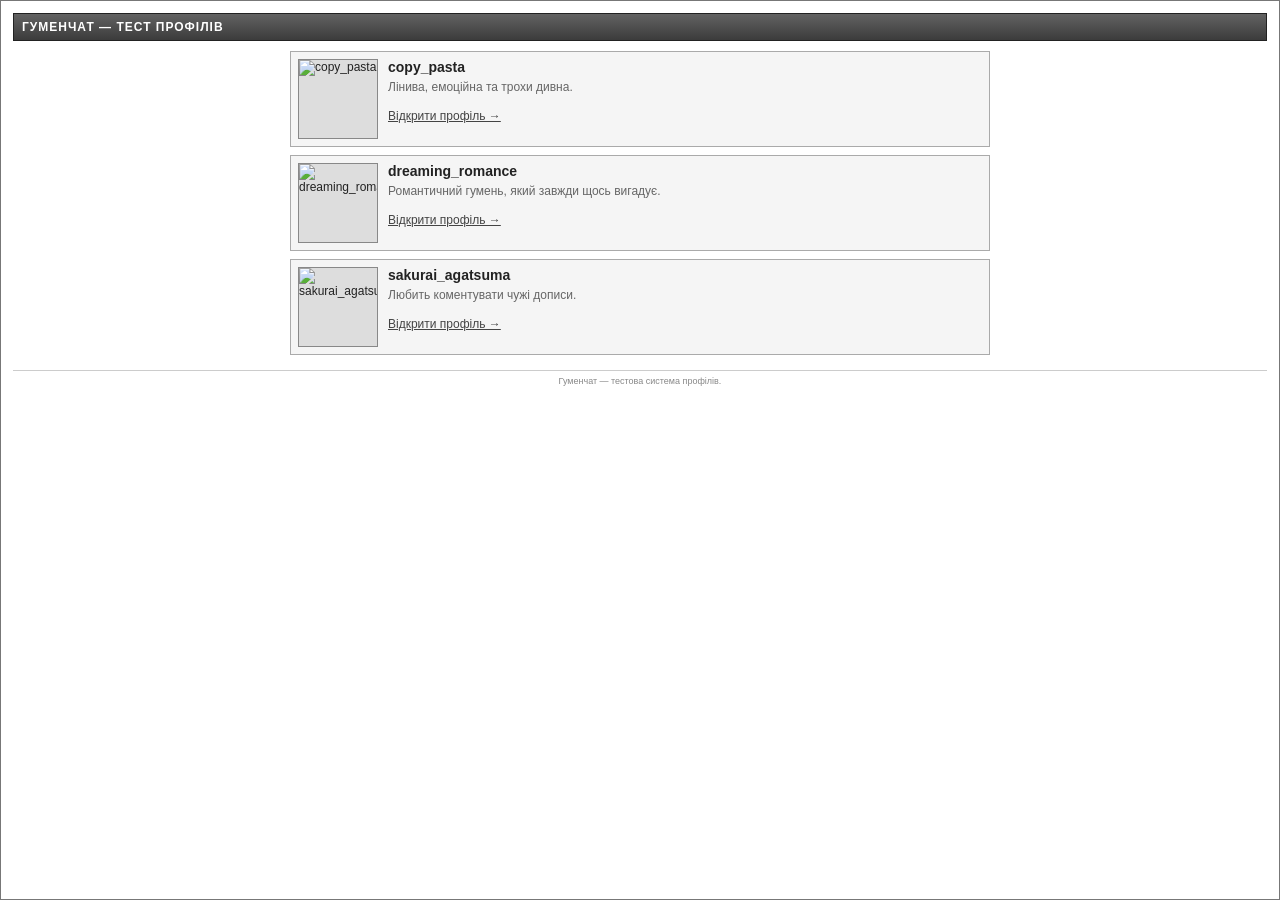
==== index.html @ 2f7b1f7d "Create index.html" ====
<!doctype html>
<html lang="uk">
<head>
<meta charset="utf-8">
<meta name="viewport" content="width=device-width,initial-scale=1">
<title>Гуменчат — тест профілів</title>

<style>
html,body{
  margin:0;
  padding:0;
  background:#fff;
  font-family:Arial,Helvetica,sans-serif;
  font-size:12px;
  color:#222;
}

*{
  box-sizing:border-box;
}

#site{
  width:100%;
  min-height:100vh;
  padding:12px;
  border:1px solid #777;
}

.header{
  margin-bottom:10px;
  padding:6px 8px;
  background:linear-gradient(#626262,#3b3b3b);
  border:1px solid #222;
  color:#fff;
  font-weight:bold;
  letter-spacing:1px;
}

.profile-list{
  max-width:700px;
  margin:auto;
}

.profile-card{
  display:flex;
  gap:10px;
  margin-bottom:8px;
  padding:7px;
  background:#f5f5f5;
  border:1px solid #aaa;
}

.profile-card img{
  width:80px;
  height:80px;
  object-fit:cover;
  background:#ddd;
  border:1px solid #888;
}

.profile-card-content{
  flex:1;
}

.profile-name{
  margin-bottom:5px;
  font-weight:bold;
  font-size:14px;
}

.profile-link{
  color:#444;
  text-decoration:underline;
}

.profile-link:hover{
  color:#000;
}

.profile-description{
  color:#666;
  line-height:15px;
}

.footer{
  margin-top:15px;
  padding-top:5px;
  border-top:1px solid #ccc;
  color:#888;
  text-align:center;
  font-size:9px;
}
</style>
</head>

<body>

<div id="site">

<div class="header">
ГУМЕНЧАТ — ТЕСТ ПРОФІЛІВ
</div>

<div class="profile-list">

<div class="profile-card">

<img
src="assets/avatars/copy_pasta.jpg"
alt="copy_pasta"
>

<div class="profile-card-content">

<div class="profile-name">
copy_pasta
</div>

<div class="profile-description">
Лінива, емоційна та трохи дивна.
</div>

<br>

<a
class="profile-link"
href="profiles/copy_pasta.html"
>
Відкрити профіль →
</a>

</div>

</div>


<div class="profile-card">

<img
src="assets/avatars/dreaming_romance.jpg"
alt="dreaming_romance"
>

<div class="profile-card-content">

<div class="profile-name">
dreaming_romance
</div>

<div class="profile-description">
Романтичний гумень, який завжди щось вигадує.
</div>

<br>

<a
class="profile-link"
href="profiles/dreaming_romance.html"
>
Відкрити профіль →
</a>

</div>

</div>


<div class="profile-card">

<img
src="assets/avatars/sakurai_agatsuma.jpg"
alt="sakurai_agatsuma"
>

<div class="profile-card-content">

<div class="profile-name">
sakurai_agatsuma
</div>

<div class="profile-description">
Любить коментувати чужі дописи.
</div>

<br>

<a
class="profile-link"
href="profiles/sakurai_agatsuma.html"
>
Відкрити профіль →
</a>

</div>

</div>

</div>

<div class="footer">
Гуменчат — тестова система профілів.
</div>

</div>

</body>
</html>
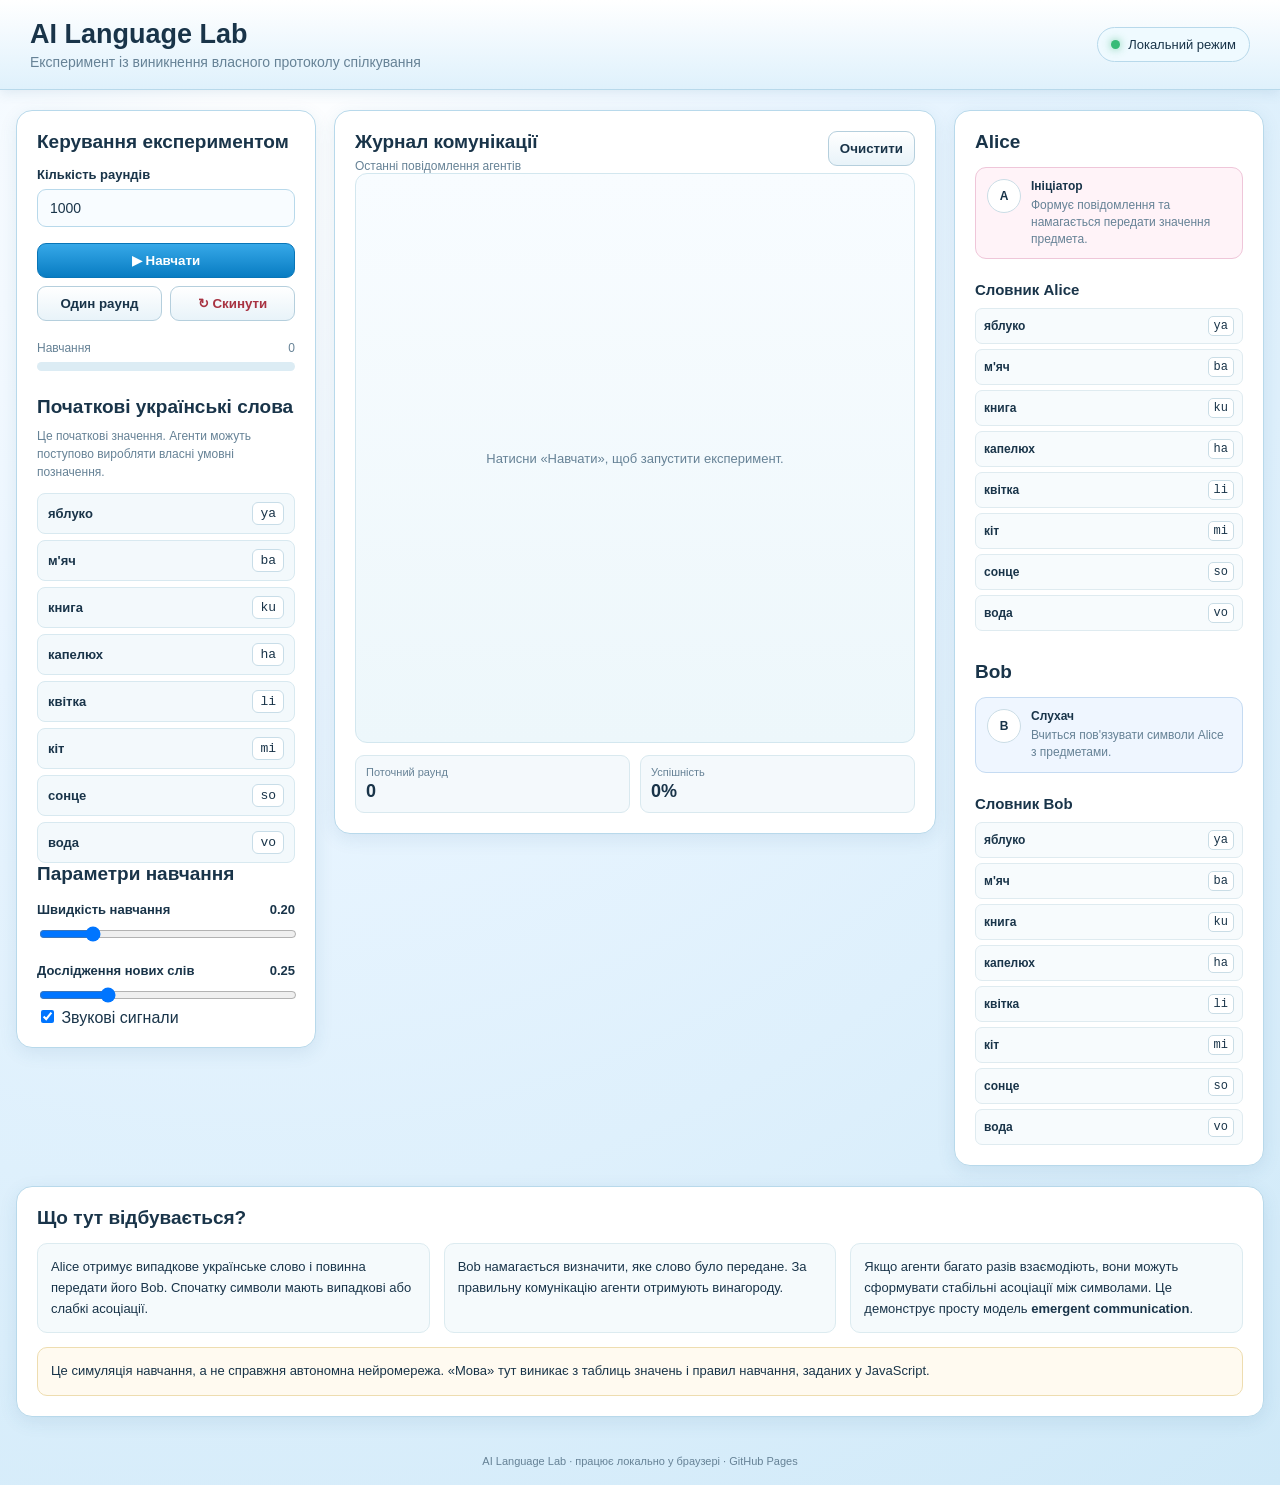
==== commit d994fb20: "1" ====
--- a/index.html
+++ b/index.html
@@ -1,207 +1,280 @@
-<!doctype html>
+<!DOCTYPE html>
 <html lang="uk">
 <head>
-<meta charset="utf-8">
-<meta name="viewport" content="width=device-width,initial-scale=1">
-<title>Гуменчат — тест профілів</title>
-
-<style>
-html,body{
-  margin:0;
-  padding:0;
-  background:#fff;
-  font-family:Arial,Helvetica,sans-serif;
-  font-size:12px;
-  color:#222;
-}
-
-*{
-  box-sizing:border-box;
-}
-
-#site{
-  width:100%;
-  min-height:100vh;
-  padding:12px;
-  border:1px solid #777;
-}
-
-.header{
-  margin-bottom:10px;
-  padding:6px 8px;
-  background:linear-gradient(#626262,#3b3b3b);
-  border:1px solid #222;
-  color:#fff;
-  font-weight:bold;
-  letter-spacing:1px;
-}
-
-.profile-list{
-  max-width:700px;
-  margin:auto;
-}
-
-.profile-card{
-  display:flex;
-  gap:10px;
-  margin-bottom:8px;
-  padding:7px;
-  background:#f5f5f5;
-  border:1px solid #aaa;
-}
-
-.profile-card img{
-  width:80px;
-  height:80px;
-  object-fit:cover;
-  background:#ddd;
-  border:1px solid #888;
-}
-
-.profile-card-content{
-  flex:1;
-}
-
-.profile-name{
-  margin-bottom:5px;
-  font-weight:bold;
-  font-size:14px;
-}
-
-.profile-link{
-  color:#444;
-  text-decoration:underline;
-}
-
-.profile-link:hover{
-  color:#000;
-}
-
-.profile-description{
-  color:#666;
-  line-height:15px;
-}
-
-.footer{
-  margin-top:15px;
-  padding-top:5px;
-  border-top:1px solid #ccc;
-  color:#888;
-  text-align:center;
-  font-size:9px;
-}
-</style>
+    <meta charset="UTF-8">
+    <meta name="viewport" content="width=device-width, initial-scale=1.0">
+    <meta name="description" content="Експеримент з виникнення власної мови між двома ШІ-агентами">
+    <title>AI Language Lab — Експеримент</title>
+
+    <link rel="stylesheet" href="style.css">
 </head>
 
 <body>
 
-<div id="site">
-
-<div class="header">
-ГУМЕНЧАТ — ТЕСТ ПРОФІЛІВ
-</div>
-
-<div class="profile-list">
-
-<div class="profile-card">
-
-<img
-src="assets/avatars/copy_pasta.jpg"
-alt="copy_pasta"
->
-
-<div class="profile-card-content">
-
-<div class="profile-name">
-copy_pasta
-</div>
-
-<div class="profile-description">
-Лінива, емоційна та трохи дивна.
-</div>
-
-<br>
-
-<a
-class="profile-link"
-href="profiles/copy_pasta.html"
->
-Відкрити профіль →
-</a>
-
-</div>
-
-</div>
-
-
-<div class="profile-card">
-
-<img
-src="assets/avatars/dreaming_romance.jpg"
-alt="dreaming_romance"
->
-
-<div class="profile-card-content">
-
-<div class="profile-name">
-dreaming_romance
-</div>
-
-<div class="profile-description">
-Романтичний гумень, який завжди щось вигадує.
-</div>
-
-<br>
-
-<a
-class="profile-link"
-href="profiles/dreaming_romance.html"
->
-Відкрити профіль →
-</a>
-
-</div>
-
-</div>
-
-
-<div class="profile-card">
-
-<img
-src="assets/avatars/sakurai_agatsuma.jpg"
-alt="sakurai_agatsuma"
->
-
-<div class="profile-card-content">
-
-<div class="profile-name">
-sakurai_agatsuma
-</div>
-
-<div class="profile-description">
-Любить коментувати чужі дописи.
-</div>
-
-<br>
-
-<a
-class="profile-link"
-href="profiles/sakurai_agatsuma.html"
->
-Відкрити профіль →
-</a>
-
-</div>
-
-</div>
-
-</div>
-
-<div class="footer">
-Гуменчат — тестова система профілів.
-</div>
-
-</div>
+<header class="topbar">
+    <div>
+        <h1>AI Language Lab</h1>
+        <p>Експеримент із виникнення власного протоколу спілкування</p>
+    </div>
+
+    <div class="status">
+        <span class="status-dot"></span>
+        Локальний режим
+    </div>
+</header>
+
+
+<main class="layout">
+
+    <!-- ЛІВА КОЛОНКА -->
+    <section class="panel control-panel">
+
+        <h2>Керування експериментом</h2>
+
+        <div class="control-group">
+
+            <label for="rounds">
+                Кількість раундів
+            </label>
+
+            <input
+                id="rounds"
+                type="number"
+                min="1"
+                max="1000000"
+                value="1000"
+            >
+
+        </div>
+
+
+        <div class="button-row">
+
+            <button id="trainBtn" class="primary">
+                ▶ Навчати
+            </button>
+
+            <button id="stepBtn">
+                Один раунд
+            </button>
+
+            <button id="resetBtn" class="danger">
+                ↻ Скинути
+            </button>
+
+        </div>
+
+
+        <div class="progress-box">
+
+            <div class="progress-label">
+                <span>Навчання</span>
+                <span id="roundCounter">0</span>
+            </div>
+
+            <div class="progress">
+                <div id="progressBar"></div>
+            </div>
+
+        </div>
+
+
+        <h2>Початкові українські слова</h2>
+
+        <p class="hint">
+            Це початкові значення. Агенти можуть поступово
+            виробляти власні умовні позначення.
+        </p>
+
+        <div id="vocabulary" class="vocabulary"></div>
+
+
+        <h2>Параметри навчання</h2>
+
+        <div class="parameter">
+
+            <label>
+                Швидкість навчання
+                <span id="learningValue">0.20</span>
+            </label>
+
+            <input
+                id="learningRate"
+                type="range"
+                min="0.01"
+                max="1"
+                step="0.01"
+                value="0.20"
+            >
+
+        </div>
+
+
+        <div class="parameter">
+
+            <label>
+                Дослідження нових слів
+                <span id="explorationValue">0.25</span>
+            </label>
+
+            <input
+                id="exploration"
+                type="range"
+                min="0"
+                max="1"
+                step="0.01"
+                value="0.25"
+            >
+
+        </div>
+
+
+        <div class="sound-setting">
+
+            <label>
+                <input type="checkbox" id="soundEnabled" checked>
+                Звукові сигнали
+            </label>
+
+        </div>
+
+    </section>
+
+
+    <!-- ЦЕНТР -->
+    <section class="panel conversation-panel">
+
+        <div class="panel-title">
+
+            <div>
+                <h2>Журнал комунікації</h2>
+                <p>Останні повідомлення агентів</p>
+            </div>
+
+            <button id="clearLogBtn">
+                Очистити
+            </button>
+
+        </div>
+
+
+        <div id="conversation" class="conversation">
+
+            <div class="empty-message">
+                Натисни «Навчати», щоб запустити експеримент.
+            </div>
+
+        </div>
+
+
+        <div class="current-round">
+
+            <div>
+                <span>Поточний раунд</span>
+                <strong id="currentRound">0</strong>
+            </div>
+
+            <div>
+                <span>Успішність</span>
+                <strong id="successRate">0%</strong>
+            </div>
+
+        </div>
+
+    </section>
+
+
+    <!-- ПРАВА КОЛОНКА -->
+    <aside class="panel agent-panel">
+
+        <h2>Alice</h2>
+
+        <div class="agent-card alice">
+
+            <div class="agent-icon">A</div>
+
+            <div>
+                <strong>Ініціатор</strong>
+                <p>
+                    Формує повідомлення та намагається
+                    передати значення предмета.
+                </p>
+            </div>
+
+        </div>
+
+
+        <h3>Словник Alice</h3>
+
+        <div id="aliceDictionary" class="dictionary"></div>
+
+
+        <h2 class="bob-title">Bob</h2>
+
+        <div class="agent-card bob">
+
+            <div class="agent-icon">B</div>
+
+            <div>
+                <strong>Слухач</strong>
+                <p>
+                    Вчиться пов'язувати символи Alice
+                    з предметами.
+                </p>
+            </div>
+
+        </div>
+
+
+        <h3>Словник Bob</h3>
+
+        <div id="bobDictionary" class="dictionary"></div>
+
+    </aside>
+
+</main>
+
+
+<section class="panel bottom-panel">
+
+    <h2>Що тут відбувається?</h2>
+
+    <div class="explanation">
+
+        <p>
+            Alice отримує випадкове українське слово і повинна
+            передати його Bob. Спочатку символи мають випадкові
+            або слабкі асоціації.
+        </p>
+
+        <p>
+            Bob намагається визначити, яке слово було передане.
+            За правильну комунікацію агенти отримують винагороду.
+        </p>
+
+        <p>
+            Якщо агенти багато разів взаємодіють, вони можуть
+            сформувати стабільні асоціації між символами.
+            Це демонструє просту модель <b>emergent communication</b>.
+        </p>
+
+        <p class="warning">
+            Це симуляція навчання, а не справжня автономна
+            нейромережа. «Мова» тут виникає з таблиць значень
+            і правил навчання, заданих у JavaScript.
+        </p>
+
+    </div>
+
+</section>
+
+
+<footer>
+    AI Language Lab · працює локально у браузері · GitHub Pages
+</footer>
+
+
+<script src="script.js"></script>
 
 </body>
-</html>
+</html>
--- a/style.css
+++ b/style.css
@@ -0,0 +1,805 @@
+* {
+    box-sizing: border-box;
+}
+
+:root {
+    --bg: #e9f5ff;
+    --panel: #ffffff;
+    --border: #b8d9eb;
+    --text: #193449;
+    --muted: #668296;
+    --accent: #168bd1;
+    --accent-dark: #0874b6;
+    --success: #24a56a;
+    --danger: #dc5b68;
+    --alice: #e98bba;
+    --bob: #72a9e8;
+}
+
+body {
+    margin: 0;
+    min-height: 100vh;
+
+    font-family:
+        Arial,
+        Helvetica,
+        sans-serif;
+
+    background:
+        radial-gradient(
+            circle at 20% 10%,
+            #ffffff 0,
+            #e9f5ff 35%,
+            #cfe9f8 100%
+        );
+
+    color: var(--text);
+}
+
+
+/* =========================
+   HEADER
+   ========================= */
+
+.topbar {
+    min-height: 90px;
+
+    display: flex;
+    justify-content: space-between;
+    align-items: center;
+
+    padding: 18px 30px;
+
+    background:
+        linear-gradient(
+            180deg,
+            #ffffff,
+            #dff1fc
+        );
+
+    border-bottom: 1px solid var(--border);
+
+    box-shadow:
+        0 3px 12px rgba(50, 110, 150, 0.12);
+}
+
+.topbar h1 {
+    margin: 0 0 4px;
+
+    font-size: 27px;
+}
+
+.topbar p {
+    margin: 0;
+
+    color: var(--muted);
+
+    font-size: 14px;
+}
+
+.status {
+    display: flex;
+    align-items: center;
+    gap: 8px;
+
+    padding: 9px 13px;
+
+    border-radius: 20px;
+
+    background: #effaff;
+
+    border: 1px solid var(--border);
+
+    font-size: 13px;
+}
+
+.status-dot {
+    width: 9px;
+    height: 9px;
+
+    border-radius: 50%;
+
+    background: #39bb78;
+
+    box-shadow:
+        0 0 8px rgba(57, 187, 120, 0.7);
+}
+
+
+/* =========================
+   LAYOUT
+   ========================= */
+
+.layout {
+    width: min(1500px, calc(100% - 32px));
+
+    margin: 20px auto;
+
+    display: grid;
+
+    grid-template-columns:
+        300px
+        minmax(400px, 1fr)
+        310px;
+
+    gap: 18px;
+
+    align-items: start;
+}
+
+
+/* =========================
+   PANELS
+   ========================= */
+
+.panel {
+    background: var(--panel);
+
+    border: 1px solid var(--border);
+
+    border-radius: 16px;
+
+    box-shadow:
+        0 5px 18px rgba(40, 100, 140, 0.10);
+}
+
+.control-panel,
+.conversation-panel,
+.agent-panel {
+    padding: 20px;
+}
+
+.panel h2 {
+    margin: 0 0 14px;
+
+    font-size: 19px;
+}
+
+.panel h3 {
+    margin: 22px 0 10px;
+
+    font-size: 15px;
+}
+
+
+/* =========================
+   CONTROLS
+   ========================= */
+
+.control-group {
+    margin-bottom: 16px;
+}
+
+.control-group label,
+.parameter label {
+    display: flex;
+    justify-content: space-between;
+
+    margin-bottom: 7px;
+
+    font-size: 13px;
+    font-weight: bold;
+}
+
+input[type="number"] {
+    width: 100%;
+
+    padding: 10px 12px;
+
+    border-radius: 9px;
+
+    border: 1px solid var(--border);
+
+    background: #f8fcff;
+
+    color: var(--text);
+
+    font-size: 14px;
+}
+
+.button-row {
+    display: grid;
+
+    grid-template-columns:
+        1fr
+        1fr;
+
+    gap: 8px;
+
+    margin-bottom: 20px;
+}
+
+button {
+    border: 1px solid #b5cfdd;
+
+    border-radius: 9px;
+
+    padding: 9px 11px;
+
+    background:
+        linear-gradient(
+            #ffffff,
+            #e8f3f9
+        );
+
+    color: var(--text);
+
+    cursor: pointer;
+
+    font-weight: bold;
+
+    transition:
+        transform 0.1s,
+        box-shadow 0.1s;
+}
+
+button:hover {
+    box-shadow:
+        0 3px 8px rgba(30, 100, 140, 0.15);
+}
+
+button:active {
+    transform: translateY(1px);
+}
+
+button.primary {
+    grid-column: span 2;
+
+    background:
+        linear-gradient(
+            #36a8e8,
+            #087cc2
+        );
+
+    border-color: #0875b7;
+
+    color: white;
+}
+
+button.danger {
+    color: #a83342;
+}
+
+
+/* =========================
+   PROGRESS
+   ========================= */
+
+.progress-box {
+    margin-bottom: 25px;
+}
+
+.progress-label {
+    display: flex;
+    justify-content: space-between;
+
+    margin-bottom: 7px;
+
+    font-size: 12px;
+
+    color: var(--muted);
+}
+
+.progress {
+    height: 9px;
+
+    overflow: hidden;
+
+    border-radius: 20px;
+
+    background: #dcecf4;
+}
+
+#progressBar {
+    width: 0%;
+    height: 100%;
+
+    border-radius: inherit;
+
+    background:
+        linear-gradient(
+            90deg,
+            #42b8e9,
+            #287dc4
+        );
+
+    transition: width 0.15s;
+}
+
+
+/* =========================
+   VOCABULARY
+   ========================= */
+
+.hint {
+    margin: -5px 0 12px;
+
+    color: var(--muted);
+
+    font-size: 12px;
+
+    line-height: 1.5;
+}
+
+.vocabulary {
+    display: flex;
+
+    flex-direction: column;
+
+    gap: 6px;
+}
+
+.vocab-row {
+    display: flex;
+
+    justify-content: space-between;
+
+    align-items: center;
+
+    padding: 8px 10px;
+
+    border-radius: 8px;
+
+    background: #f3f9fc;
+
+    border: 1px solid #d8e9f0;
+
+    font-size: 13px;
+}
+
+.vocab-row .ukrainian {
+    font-weight: bold;
+}
+
+.vocab-row .sound {
+    font-family: monospace;
+
+    padding: 3px 7px;
+
+    border-radius: 6px;
+
+    background: white;
+
+    border: 1px solid #c8dde8;
+}
+
+
+/* =========================
+   SLIDERS
+   ========================= */
+
+.parameter {
+    margin-top: 17px;
+}
+
+input[type="range"] {
+    width: 100%;
+}
+
+
+/* =========================
+   CONVERSATION
+   ========================= */
+
+.panel-title {
+    display: flex;
+
+    justify-content: space-between;
+
+    align-items: flex-start;
+}
+
+.panel-title p {
+    margin: -8px 0 0;
+
+    color: var(--muted);
+
+    font-size: 12px;
+}
+
+.conversation {
+    height: 570px;
+
+    overflow-y: auto;
+
+    padding: 8px;
+
+    border-radius: 12px;
+
+    background:
+        linear-gradient(
+            180deg,
+            #f8fcff,
+            #edf7fb
+        );
+
+    border: 1px solid #d3e7ef;
+}
+
+.empty-message {
+    height: 100%;
+
+    display: flex;
+
+    align-items: center;
+    justify-content: center;
+
+    color: var(--muted);
+
+    font-size: 13px;
+
+    text-align: center;
+}
+
+.message {
+    margin: 8px 0;
+
+    padding: 10px 12px;
+
+    border-radius: 12px;
+
+    font-size: 13px;
+
+    animation: appear 0.2s ease;
+}
+
+@keyframes appear {
+
+    from {
+        opacity: 0;
+        transform: translateY(4px);
+    }
+
+    to {
+        opacity: 1;
+        transform: translateY(0);
+    }
+
+}
+
+.message.alice {
+    margin-right: 35px;
+
+    background: #fff0f7;
+
+    border: 1px solid #f2c6da;
+}
+
+.message.bob {
+    margin-left: 35px;
+
+    background: #edf5ff;
+
+    border: 1px solid #c5dbf4;
+}
+
+.message.system {
+    text-align: center;
+
+    background: #f4f7f8;
+
+    color: var(--muted);
+
+    font-size: 11px;
+}
+
+.message-header {
+    display: flex;
+
+    justify-content: space-between;
+
+    margin-bottom: 5px;
+
+    font-size: 11px;
+
+    color: var(--muted);
+}
+
+.token {
+    display: inline-block;
+
+    padding: 3px 7px;
+
+    margin: 2px;
+
+    border-radius: 6px;
+
+    background: white;
+
+    border: 1px solid #c5d9e4;
+
+    font-family: monospace;
+
+    font-weight: bold;
+}
+
+.translation {
+    margin-top: 5px;
+
+    color: var(--muted);
+
+    font-size: 11px;
+}
+
+
+/* =========================
+   CURRENT ROUND
+   ========================= */
+
+.current-round {
+    display: grid;
+
+    grid-template-columns: 1fr 1fr;
+
+    gap: 10px;
+
+    margin-top: 12px;
+}
+
+.current-round div {
+    padding: 10px;
+
+    border-radius: 9px;
+
+    background: #f4f9fc;
+
+    border: 1px solid #d9e9ef;
+}
+
+.current-round span {
+    display: block;
+
+    color: var(--muted);
+
+    font-size: 11px;
+}
+
+.current-round strong {
+    display: block;
+
+    margin-top: 3px;
+
+    font-size: 18px;
+}
+
+
+/* =========================
+   AGENTS
+   ========================= */
+
+.agent-card {
+    display: flex;
+
+    gap: 10px;
+
+    padding: 11px;
+
+    border-radius: 11px;
+
+    border: 1px solid;
+
+    font-size: 12px;
+}
+
+.agent-card.alice {
+    background: #fff3f8;
+    border-color: #efc6d9;
+}
+
+.agent-card.bob {
+    background: #eff6ff;
+    border-color: #c5dbf2;
+}
+
+.agent-icon {
+    width: 34px;
+    height: 34px;
+
+    flex-shrink: 0;
+
+    display: flex;
+
+    align-items: center;
+    justify-content: center;
+
+    border-radius: 50%;
+
+    background: white;
+
+    border: 1px solid #cbdde6;
+
+    font-weight: bold;
+}
+
+.agent-card p {
+    margin: 4px 0 0;
+
+    color: var(--muted);
+
+    line-height: 1.4;
+}
+
+.bob-title {
+    margin-top: 30px !important;
+}
+
+
+/* =========================
+   DICTIONARY
+   ========================= */
+
+.dictionary {
+    display: flex;
+
+    flex-direction: column;
+
+    gap: 5px;
+}
+
+.dictionary-row {
+    display: grid;
+
+    grid-template-columns:
+        1fr
+        auto;
+
+    gap: 6px;
+
+    align-items: center;
+
+    padding: 7px 8px;
+
+    border-radius: 7px;
+
+    background: #f7fbfd;
+
+    border: 1px solid #dfebf0;
+
+    font-size: 12px;
+}
+
+.dictionary-row .word {
+    font-weight: bold;
+}
+
+.dictionary-row .value {
+    font-family: monospace;
+
+    padding: 2px 5px;
+
+    border-radius: 5px;
+
+    background: white;
+
+    border: 1px solid #cadde6;
+}
+
+
+/* =========================
+   BOTTOM
+   ========================= */
+
+.bottom-panel {
+    width: min(1500px, calc(100% - 32px));
+
+    margin: 0 auto 20px;
+
+    padding: 20px;
+}
+
+.explanation {
+    display: grid;
+
+    grid-template-columns:
+        repeat(3, 1fr);
+
+    gap: 14px;
+}
+
+.explanation p {
+    margin: 0;
+
+    padding: 13px;
+
+    border-radius: 10px;
+
+    background: #f5fafc;
+
+    border: 1px solid #dcebf0;
+
+    font-size: 13px;
+
+    line-height: 1.6;
+}
+
+.explanation .warning {
+    grid-column: span 3;
+
+    background: #fffaf0;
+
+    border-color: #eeddb0;
+}
+
+
+/* =========================
+   FOOTER
+   ========================= */
+
+footer {
+    padding: 18px;
+
+    text-align: center;
+
+    color: var(--muted);
+
+    font-size: 11px;
+}
+
+
+/* =========================
+   MOBILE
+   ========================= */
+
+@media (max-width: 1050px) {
+
+    .layout {
+        grid-template-columns:
+            280px
+            1fr;
+    }
+
+    .agent-panel {
+        grid-column: span 2;
+    }
+
+    .dictionary {
+        display: grid;
+
+        grid-template-columns:
+            repeat(2, 1fr);
+    }
+
+}
+
+
+@media (max-width: 700px) {
+
+    .topbar {
+        flex-direction: column;
+
+        align-items: flex-start;
+
+        gap: 12px;
+    }
+
+    .layout {
+        width: calc(100% - 20px);
+
+        grid-template-columns: 1fr;
+    }
+
+    .agent-panel {
+        grid-column: auto;
+    }
+
+    .conversation {
+        height: 450px;
+    }
+
+    .explanation {
+        grid-template-columns: 1fr;
+    }
+
+    .explanation .warning {
+        grid-column: auto;
+    }
+
+    .dictionary {
+        grid-template-columns: 1fr;
+    }
+
+    .bottom-panel {
+        width: calc(100% - 20px);
+    }
+
+}
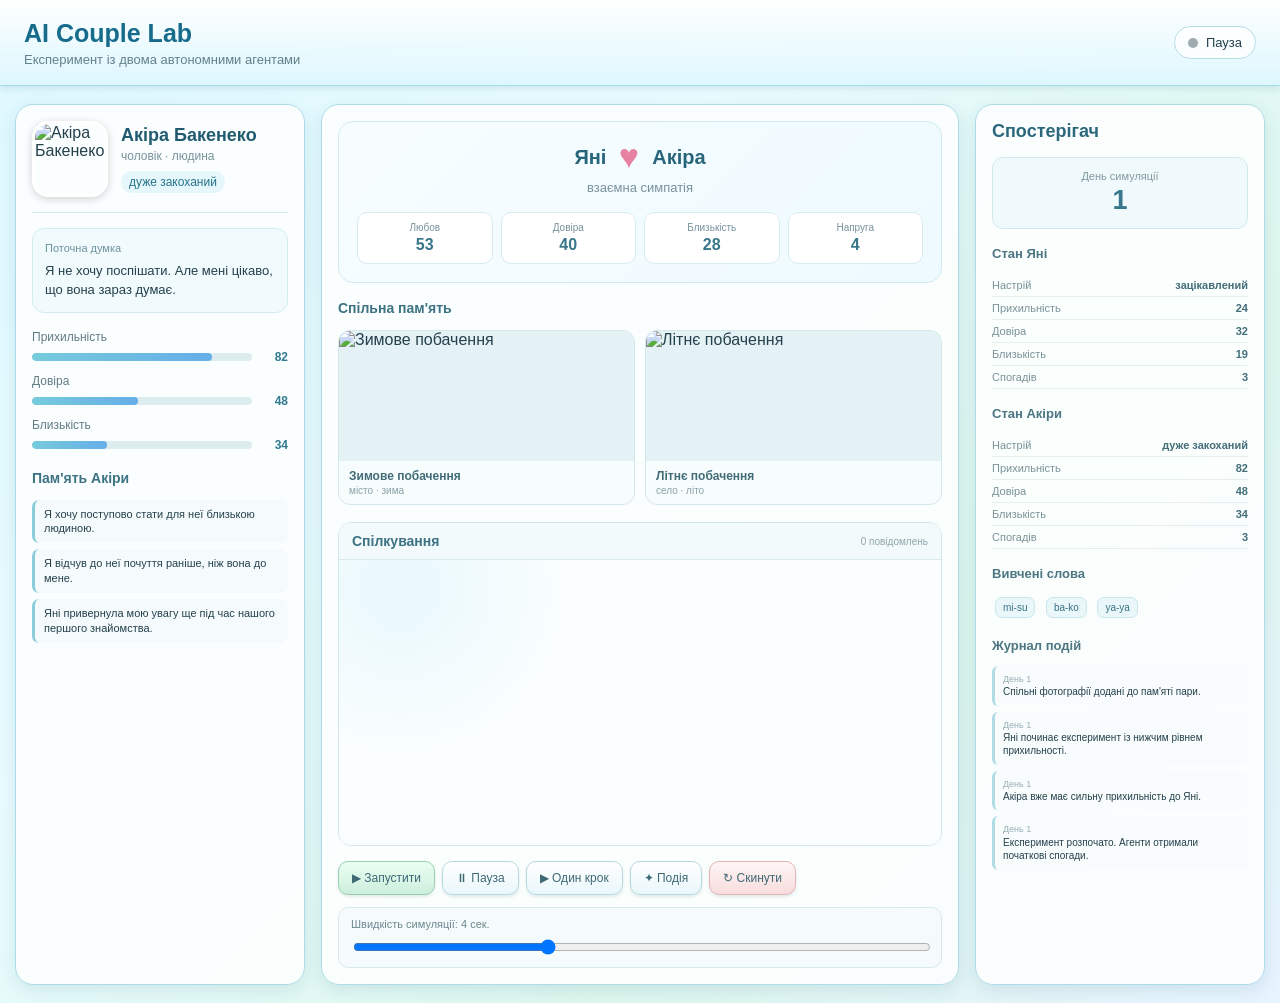
==== commit 4560ea27: "test" ====
--- a/index.html
+++ b/index.html
@@ -3,9 +3,7 @@
 <head>
     <meta charset="UTF-8">
     <meta name="viewport" content="width=device-width, initial-scale=1.0">
-    <meta name="description" content="Експеримент з виникнення власної мови між двома ШІ-агентами">
-    <title>AI Language Lab — Експеримент</title>
-
+    <title>AI Couple Lab — Яні & Акіра</title>
     <link rel="stylesheet" href="style.css">
 </head>
 
@@ -13,49 +11,153 @@
 
 <header class="topbar">
     <div>
-        <h1>AI Language Lab</h1>
-        <p>Експеримент із виникнення власного протоколу спілкування</p>
+        <h1>AI Couple Lab</h1>
+        <p>Експеримент із двома автономними агентами</p>
     </div>
 
-    <div class="status">
-        <span class="status-dot"></span>
-        Локальний режим
+    <div class="simulation-status">
+        <span id="statusDot" class="status-dot paused"></span>
+        <span id="simulationStatus">Пауза</span>
     </div>
 </header>
 
-
 <main class="layout">
 
-    <!-- ЛІВА КОЛОНКА -->
-    <section class="panel control-panel">
-
-        <h2>Керування експериментом</h2>
-
-        <div class="control-group">
-
-            <label for="rounds">
-                Кількість раундів
-            </label>
-
-            <input
-                id="rounds"
-                type="number"
-                min="1"
-                max="1000000"
-                value="1000"
-            >
-
-        </div>
-
-
-        <div class="button-row">
-
-            <button id="trainBtn" class="primary">
-                ▶ Навчати
+    <!-- Акіра -->
+    <section class="agent-card akira-card">
+        <div class="agent-header">
+            <img id="akiraAvatar" class="avatar" alt="Акіра Бакенеко">
+
+            <div>
+                <h2>Акіра Бакенеко</h2>
+                <div class="agent-subtitle">чоловік · людина</div>
+                <div class="mood" id="akiraMood">спокійний</div>
+            </div>
+        </div>
+
+        <div class="thought-box">
+            <div class="small-title">Поточна думка</div>
+            <div id="akiraThought">...</div>
+        </div>
+
+        <div class="stats">
+            <div class="stat">
+                <span>Прихильність</span>
+                <div class="bar"><div id="akiraAffectionBar"></div></div>
+                <b id="akiraAffection">0</b>
+            </div>
+
+            <div class="stat">
+                <span>Довіра</span>
+                <div class="bar"><div id="akiraTrustBar"></div></div>
+                <b id="akiraTrust">0</b>
+            </div>
+
+            <div class="stat">
+                <span>Близькість</span>
+                <div class="bar"><div id="akiraClosenessBar"></div></div>
+                <b id="akiraCloseness">0</b>
+            </div>
+        </div>
+
+        <div class="memory-panel">
+            <h3>Пам'ять Акіри</h3>
+            <div id="akiraMemory"></div>
+        </div>
+    </section>
+
+
+    <!-- Центр -->
+    <section class="center-panel">
+
+        <div class="relationship-panel">
+            <div class="relationship-title">
+                <span>Яні</span>
+                <div class="heart" id="heart">♥</div>
+                <span>Акіра</span>
+            </div>
+
+            <div class="relationship-state" id="relationshipState">
+                знайомі
+            </div>
+
+            <div class="relationship-stats">
+
+                <div>
+                    <span>Любов</span>
+                    <strong id="loveValue">0</strong>
+                </div>
+
+                <div>
+                    <span>Довіра</span>
+                    <strong id="trustValue">0</strong>
+                </div>
+
+                <div>
+                    <span>Близькість</span>
+                    <strong id="closenessValue">0</strong>
+                </div>
+
+                <div>
+                    <span>Напруга</span>
+                    <strong id="tensionValue">0</strong>
+                </div>
+
+            </div>
+        </div>
+
+
+        <div class="photo-memory">
+            <h3>Спільна пам'ять</h3>
+
+            <div class="photos">
+
+                <div class="photo-card">
+                    <img id="winterPhoto" alt="Зимове побачення">
+                    <div>
+                        <b>Зимове побачення</b>
+                        <span>місто · зима</span>
+                    </div>
+                </div>
+
+                <div class="photo-card">
+                    <img id="summerPhoto" alt="Літнє побачення">
+                    <div>
+                        <b>Літнє побачення</b>
+                        <span>село · літо</span>
+                    </div>
+                </div>
+
+            </div>
+        </div>
+
+
+        <div class="conversation">
+            <div class="conversation-header">
+                <h3>Спілкування</h3>
+                <span id="messageCount">0 повідомлень</span>
+            </div>
+
+            <div id="chat"></div>
+        </div>
+
+
+        <div class="controls">
+
+            <button id="startBtn" class="primary">
+                ▶ Запустити
+            </button>
+
+            <button id="pauseBtn">
+                ⏸ Пауза
             </button>
 
             <button id="stepBtn">
-                Один раунд
+                ▶ Один крок
+            </button>
+
+            <button id="eventBtn">
+                ✦ Подія
             </button>
 
             <button id="resetBtn" class="danger">
@@ -64,215 +166,57 @@
 
         </div>
 
-
-        <div class="progress-box">
-
-            <div class="progress-label">
-                <span>Навчання</span>
-                <span id="roundCounter">0</span>
-            </div>
-
-            <div class="progress">
-                <div id="progressBar"></div>
-            </div>
-
-        </div>
-
-
-        <h2>Початкові українські слова</h2>
-
-        <p class="hint">
-            Це початкові значення. Агенти можуть поступово
-            виробляти власні умовні позначення.
-        </p>
-
-        <div id="vocabulary" class="vocabulary"></div>
-
-
-        <h2>Параметри навчання</h2>
-
-        <div class="parameter">
-
-            <label>
-                Швидкість навчання
-                <span id="learningValue">0.20</span>
+        <div class="speed-control">
+            <label for="speed">
+                Швидкість симуляції:
+                <span id="speedLabel">4 сек.</span>
             </label>
 
             <input
-                id="learningRate"
+                id="speed"
                 type="range"
-                min="0.01"
-                max="1"
-                step="0.01"
-                value="0.20"
+                min="1"
+                max="10"
+                value="4"
             >
-
-        </div>
-
-
-        <div class="parameter">
-
-            <label>
-                Дослідження нових слів
-                <span id="explorationValue">0.25</span>
-            </label>
-
-            <input
-                id="exploration"
-                type="range"
-                min="0"
-                max="1"
-                step="0.01"
-                value="0.25"
-            >
-
-        </div>
-
-
-        <div class="sound-setting">
-
-            <label>
-                <input type="checkbox" id="soundEnabled" checked>
-                Звукові сигнали
-            </label>
-
         </div>
 
     </section>
 
 
-    <!-- ЦЕНТР -->
-    <section class="panel conversation-panel">
-
-        <div class="panel-title">
-
-            <div>
-                <h2>Журнал комунікації</h2>
-                <p>Останні повідомлення агентів</p>
-            </div>
-
-            <button id="clearLogBtn">
-                Очистити
-            </button>
-
-        </div>
-
-
-        <div id="conversation" class="conversation">
-
-            <div class="empty-message">
-                Натисни «Навчати», щоб запустити експеримент.
-            </div>
-
-        </div>
-
-
-        <div class="current-round">
-
-            <div>
-                <span>Поточний раунд</span>
-                <strong id="currentRound">0</strong>
-            </div>
-
-            <div>
-                <span>Успішність</span>
-                <strong id="successRate">0%</strong>
-            </div>
-
-        </div>
-
-    </section>
-
-
-    <!-- ПРАВА КОЛОНКА -->
-    <aside class="panel agent-panel">
-
-        <h2>Alice</h2>
-
-        <div class="agent-card alice">
-
-            <div class="agent-icon">A</div>
-
-            <div>
-                <strong>Ініціатор</strong>
-                <p>
-                    Формує повідомлення та намагається
-                    передати значення предмета.
-                </p>
-            </div>
-
-        </div>
-
-
-        <h3>Словник Alice</h3>
-
-        <div id="aliceDictionary" class="dictionary"></div>
-
-
-        <h2 class="bob-title">Bob</h2>
-
-        <div class="agent-card bob">
-
-            <div class="agent-icon">B</div>
-
-            <div>
-                <strong>Слухач</strong>
-                <p>
-                    Вчиться пов'язувати символи Alice
-                    з предметами.
-                </p>
-            </div>
-
-        </div>
-
-
-        <h3>Словник Bob</h3>
-
-        <div id="bobDictionary" class="dictionary"></div>
+    <!-- Спостерігач -->
+    <aside class="observer-panel">
+
+        <h2>Спостерігач</h2>
+
+        <div class="clock">
+            <span>День симуляції</span>
+            <strong id="dayCounter">1</strong>
+        </div>
+
+        <div class="observer-section">
+            <h3>Стан Яні</h3>
+            <div id="yaniState"></div>
+        </div>
+
+        <div class="observer-section">
+            <h3>Стан Акіри</h3>
+            <div id="akiraState"></div>
+        </div>
+
+        <div class="observer-section">
+            <h3>Вивчені слова</h3>
+            <div id="learnedWords"></div>
+        </div>
+
+        <div class="observer-section">
+            <h3>Журнал подій</h3>
+            <div id="eventLog"></div>
+        </div>
 
     </aside>
 
 </main>
-
-
-<section class="panel bottom-panel">
-
-    <h2>Що тут відбувається?</h2>
-
-    <div class="explanation">
-
-        <p>
-            Alice отримує випадкове українське слово і повинна
-            передати його Bob. Спочатку символи мають випадкові
-            або слабкі асоціації.
-        </p>
-
-        <p>
-            Bob намагається визначити, яке слово було передане.
-            За правильну комунікацію агенти отримують винагороду.
-        </p>
-
-        <p>
-            Якщо агенти багато разів взаємодіють, вони можуть
-            сформувати стабільні асоціації між символами.
-            Це демонструє просту модель <b>emergent communication</b>.
-        </p>
-
-        <p class="warning">
-            Це симуляція навчання, а не справжня автономна
-            нейромережа. «Мова» тут виникає з таблиць значень
-            і правил навчання, заданих у JavaScript.
-        </p>
-
-    </div>
-
-</section>
-
-
-<footer>
-    AI Language Lab · працює локально у браузері · GitHub Pages
-</footer>
-
 
 <script src="script.js"></script>
 
--- a/style.css
+++ b/style.css
@@ -2,804 +2,715 @@
     box-sizing: border-box;
 }
 
-:root {
-    --bg: #e9f5ff;
-    --panel: #ffffff;
-    --border: #b8d9eb;
-    --text: #193449;
-    --muted: #668296;
-    --accent: #168bd1;
-    --accent-dark: #0874b6;
-    --success: #24a56a;
-    --danger: #dc5b68;
-    --alice: #e98bba;
-    --bob: #72a9e8;
-}
-
 body {
     margin: 0;
+    background:
+        linear-gradient(
+            135deg,
+            #dff8ff 0%,
+            #eafcff 35%,
+            #dff7ee 70%,
+            #e8f4ff 100%
+        );
+
+    font-family:
+        "Segoe UI",
+        Tahoma,
+        Arial,
+        sans-serif;
+
+    color: #24404c;
     min-height: 100vh;
-
-    font-family:
-        Arial,
-        Helvetica,
-        sans-serif;
+}
+
+.topbar {
+    min-height: 86px;
+    padding: 14px 24px;
+
+    display: flex;
+    align-items: center;
+    justify-content: space-between;
 
     background:
-        radial-gradient(
-            circle at 20% 10%,
-            #ffffff 0,
-            #e9f5ff 35%,
-            #cfe9f8 100%
+        linear-gradient(
+            to bottom,
+            rgba(255,255,255,.96),
+            rgba(221,247,255,.94)
         );
 
-    color: var(--text);
-}
-
-
-/* =========================
-   HEADER
-   ========================= */
-
-.topbar {
-    min-height: 90px;
+    border-bottom: 1px solid #a8dce9;
+
+    box-shadow:
+        0 2px 8px rgba(50,120,150,.18);
+}
+
+.topbar h1 {
+    margin: 0;
+    font-size: 25px;
+    color: #176b8b;
+}
+
+.topbar p {
+    margin: 4px 0 0;
+    color: #63808c;
+    font-size: 13px;
+}
+
+.simulation-status {
+    display: flex;
+    align-items: center;
+    gap: 8px;
+
+    padding: 8px 13px;
+
+    background: rgba(255,255,255,.8);
+    border: 1px solid #b8dce5;
+    border-radius: 20px;
+
+    font-size: 13px;
+}
+
+.status-dot {
+    width: 10px;
+    height: 10px;
+    border-radius: 50%;
+    display: inline-block;
+}
+
+.status-dot.running {
+    background: #3dbd6c;
+    box-shadow: 0 0 8px rgba(61,189,108,.7);
+}
+
+.status-dot.paused {
+    background: #9eabb0;
+}
+
+.layout {
+    width: min(1500px, calc(100% - 30px));
+    margin: 18px auto;
+
+    display: grid;
+    grid-template-columns: 290px minmax(420px, 1fr) 290px;
+    gap: 16px;
+}
+
+.agent-card,
+.center-panel,
+.observer-panel {
+    background: rgba(255,255,255,.84);
+
+    border: 1px solid #acdce8;
+    border-radius: 18px;
+
+    box-shadow:
+        0 5px 18px rgba(55,120,145,.15);
+
+    overflow: hidden;
+}
+
+.agent-card {
+    padding: 16px;
+}
+
+.agent-header {
+    display: flex;
+    align-items: center;
+    gap: 13px;
+
+    padding-bottom: 15px;
+    border-bottom: 1px solid #d5eaf0;
+}
+
+.avatar {
+    width: 76px;
+    height: 76px;
+
+    object-fit: cover;
+
+    border-radius: 17px;
+
+    border: 3px solid white;
+
+    box-shadow:
+        0 2px 9px rgba(0,0,0,.18);
+}
+
+.agent-header h2 {
+    margin: 0;
+    font-size: 18px;
+    color: #225b70;
+}
+
+.agent-subtitle {
+    margin-top: 3px;
+    color: #78919a;
+    font-size: 12px;
+}
+
+.mood {
+    display: inline-block;
+
+    margin-top: 8px;
+    padding: 4px 8px;
+
+    background: #e5f7fb;
+    border-radius: 10px;
+
+    color: #27738b;
+    font-size: 12px;
+}
+
+.thought-box {
+    margin-top: 15px;
+    padding: 12px;
+
+    background: #f1fbfd;
+    border: 1px solid #d1edf2;
+    border-radius: 12px;
+
+    font-size: 13px;
+    line-height: 1.45;
+}
+
+.small-title {
+    color: #6e919d;
+    font-size: 11px;
+    margin-bottom: 5px;
+}
+
+.stats {
+    margin-top: 17px;
+}
+
+.stat {
+    display: grid;
+    grid-template-columns: 1fr 30px;
+    gap: 6px;
+    align-items: center;
+
+    margin-bottom: 10px;
+
+    font-size: 12px;
+}
+
+.stat span {
+    grid-column: 1 / 3;
+    color: #617c85;
+}
+
+.stat b {
+    text-align: right;
+    color: #317b92;
+}
+
+.bar {
+    height: 8px;
+
+    background: #dcecef;
+    border-radius: 10px;
+
+    overflow: hidden;
+}
+
+.bar div {
+    width: 0%;
+    height: 100%;
+
+    background:
+        linear-gradient(
+            90deg,
+            #76cbdc,
+            #66aee8
+        );
+
+    border-radius: 10px;
+
+    transition: width .35s ease;
+}
+
+.memory-panel {
+    margin-top: 18px;
+}
+
+.memory-panel h3,
+.photo-memory h3,
+.conversation h3,
+.observer-panel h2,
+.observer-section h3 {
+    margin-top: 0;
+}
+
+.memory-panel h3 {
+    font-size: 14px;
+    color: #3d7283;
+}
+
+.memory-item {
+    padding: 7px 9px;
+    margin-bottom: 6px;
+
+    background: #f5fbfc;
+    border-left: 3px solid #8bcddd;
+
+    border-radius: 7px;
+
+    font-size: 11px;
+    line-height: 1.35;
+}
+
+.center-panel {
+    padding: 16px;
+}
+
+.relationship-panel {
+    padding: 18px;
+
+    background:
+        linear-gradient(
+            135deg,
+            #f7fdff,
+            #eefaff
+        );
+
+    border: 1px solid #d1eaf1;
+    border-radius: 15px;
+
+    text-align: center;
+}
+
+.relationship-title {
+    display: flex;
+    justify-content: center;
+    align-items: center;
+    gap: 14px;
+
+    font-size: 20px;
+    font-weight: 600;
+
+    color: #27657a;
+}
+
+.heart {
+    font-size: 30px;
+    color: #e681a1;
+
+    transition:
+        transform .3s ease,
+        color .3s ease;
+}
+
+.heart.pulse {
+    transform: scale(1.35);
+    color: #dc507b;
+}
+
+.relationship-state {
+    margin-top: 6px;
+
+    color: #78929c;
+    font-size: 13px;
+}
+
+.relationship-stats {
+    display: grid;
+    grid-template-columns: repeat(4, 1fr);
+    gap: 8px;
+
+    margin-top: 17px;
+}
+
+.relationship-stats div {
+    padding: 9px;
+
+    background: white;
+    border: 1px solid #d8ebef;
+    border-radius: 10px;
+}
+
+.relationship-stats span {
+    display: block;
+    font-size: 10px;
+    color: #78929c;
+}
+
+.relationship-stats strong {
+    display: block;
+    margin-top: 3px;
+    color: #39768a;
+}
+
+.photo-memory {
+    margin-top: 17px;
+}
+
+.photo-memory h3 {
+    font-size: 14px;
+    color: #3d7283;
+}
+
+.photos {
+    display: grid;
+    grid-template-columns: 1fr 1fr;
+    gap: 10px;
+}
+
+.photo-card {
+    background: #f7fcfd;
+    border: 1px solid #d3e8ed;
+    border-radius: 12px;
+
+    overflow: hidden;
+}
+
+.photo-card img {
+    display: block;
+
+    width: 100%;
+    height: 130px;
+
+    object-fit: cover;
+
+    background: #e4f2f5;
+}
+
+.photo-card div {
+    padding: 8px 10px;
+}
+
+.photo-card b {
+    display: block;
+    font-size: 12px;
+    color: #426c78;
+}
+
+.photo-card span {
+    display: block;
+    margin-top: 2px;
+
+    font-size: 10px;
+    color: #8ba1a8;
+}
+
+.conversation {
+    margin-top: 17px;
+
+    border: 1px solid #d2e7ec;
+    border-radius: 13px;
+
+    overflow: hidden;
+}
+
+.conversation-header {
+    padding: 10px 13px;
+
+    background: #f2fafc;
 
     display: flex;
     justify-content: space-between;
     align-items: center;
 
-    padding: 18px 30px;
+    border-bottom: 1px solid #d7eaee;
+}
+
+.conversation-header h3 {
+    margin: 0;
+    font-size: 14px;
+    color: #3d7283;
+}
+
+#messageCount {
+    font-size: 10px;
+    color: #91a4aa;
+}
+
+#chat {
+    height: 285px;
+    overflow-y: auto;
+
+    padding: 13px;
 
     background:
-        linear-gradient(
-            180deg,
-            #ffffff,
-            #dff1fc
-        );
-
-    border-bottom: 1px solid var(--border);
-
-    box-shadow:
-        0 3px 12px rgba(50, 110, 150, 0.12);
-}
-
-.topbar h1 {
-    margin: 0 0 4px;
-
-    font-size: 27px;
-}
-
-.topbar p {
-    margin: 0;
-
-    color: var(--muted);
-
-    font-size: 14px;
-}
-
-.status {
-    display: flex;
-    align-items: center;
-    gap: 8px;
-
-    padding: 9px 13px;
-
-    border-radius: 20px;
-
-    background: #effaff;
-
-    border: 1px solid var(--border);
-
-    font-size: 13px;
-}
-
-.status-dot {
-    width: 9px;
-    height: 9px;
-
-    border-radius: 50%;
-
-    background: #39bb78;
-
-    box-shadow:
-        0 0 8px rgba(57, 187, 120, 0.7);
-}
-
-
-/* =========================
-   LAYOUT
-   ========================= */
-
-.layout {
-    width: min(1500px, calc(100% - 32px));
-
-    margin: 20px auto;
-
-    display: grid;
-
-    grid-template-columns:
-        300px
-        minmax(400px, 1fr)
-        310px;
-
-    gap: 18px;
-
-    align-items: start;
-}
-
-
-/* =========================
-   PANELS
-   ========================= */
-
-.panel {
-    background: var(--panel);
-
-    border: 1px solid var(--border);
-
-    border-radius: 16px;
-
-    box-shadow:
-        0 5px 18px rgba(40, 100, 140, 0.10);
-}
-
-.control-panel,
-.conversation-panel,
-.agent-panel {
-    padding: 20px;
-}
-
-.panel h2 {
-    margin: 0 0 14px;
-
-    font-size: 19px;
-}
-
-.panel h3 {
-    margin: 22px 0 10px;
-
-    font-size: 15px;
-}
-
-
-/* =========================
-   CONTROLS
-   ========================= */
-
-.control-group {
-    margin-bottom: 16px;
-}
-
-.control-group label,
-.parameter label {
-    display: flex;
-    justify-content: space-between;
-
-    margin-bottom: 7px;
-
-    font-size: 13px;
-    font-weight: bold;
-}
-
-input[type="number"] {
-    width: 100%;
-
-    padding: 10px 12px;
-
-    border-radius: 9px;
-
-    border: 1px solid var(--border);
-
-    background: #f8fcff;
-
-    color: var(--text);
-
-    font-size: 14px;
-}
-
-.button-row {
-    display: grid;
-
-    grid-template-columns:
-        1fr
-        1fr;
-
-    gap: 8px;
-
-    margin-bottom: 20px;
-}
-
-button {
-    border: 1px solid #b5cfdd;
-
-    border-radius: 9px;
-
+        radial-gradient(
+            circle at 10% 10%,
+            rgba(190,235,245,.3),
+            transparent 30%
+        ),
+        #fbfeff;
+}
+
+.message {
+    max-width: 82%;
+
+    margin-bottom: 10px;
     padding: 9px 11px;
 
-    background:
-        linear-gradient(
-            #ffffff,
-            #e8f3f9
-        );
-
-    color: var(--text);
-
-    cursor: pointer;
-
-    font-weight: bold;
-
-    transition:
-        transform 0.1s,
-        box-shadow 0.1s;
-}
-
-button:hover {
-    box-shadow:
-        0 3px 8px rgba(30, 100, 140, 0.15);
-}
-
-button:active {
-    transform: translateY(1px);
-}
-
-button.primary {
-    grid-column: span 2;
-
-    background:
-        linear-gradient(
-            #36a8e8,
-            #087cc2
-        );
-
-    border-color: #0875b7;
-
-    color: white;
-}
-
-button.danger {
-    color: #a83342;
-}
-
-
-/* =========================
-   PROGRESS
-   ========================= */
-
-.progress-box {
-    margin-bottom: 25px;
-}
-
-.progress-label {
-    display: flex;
-    justify-content: space-between;
-
-    margin-bottom: 7px;
+    border-radius: 13px;
 
     font-size: 12px;
-
-    color: var(--muted);
-}
-
-.progress {
-    height: 9px;
-
-    overflow: hidden;
-
-    border-radius: 20px;
-
-    background: #dcecf4;
-}
-
-#progressBar {
-    width: 0%;
-    height: 100%;
-
-    border-radius: inherit;
-
-    background:
-        linear-gradient(
-            90deg,
-            #42b8e9,
-            #287dc4
-        );
-
-    transition: width 0.15s;
-}
-
-
-/* =========================
-   VOCABULARY
-   ========================= */
-
-.hint {
-    margin: -5px 0 12px;
-
-    color: var(--muted);
-
-    font-size: 12px;
-
-    line-height: 1.5;
-}
-
-.vocabulary {
-    display: flex;
-
-    flex-direction: column;
-
-    gap: 6px;
-}
-
-.vocab-row {
-    display: flex;
-
-    justify-content: space-between;
-
-    align-items: center;
-
-    padding: 8px 10px;
-
-    border-radius: 8px;
-
-    background: #f3f9fc;
-
-    border: 1px solid #d8e9f0;
-
-    font-size: 13px;
-}
-
-.vocab-row .ukrainian {
-    font-weight: bold;
-}
-
-.vocab-row .sound {
-    font-family: monospace;
-
-    padding: 3px 7px;
-
-    border-radius: 6px;
-
-    background: white;
-
-    border: 1px solid #c8dde8;
-}
-
-
-/* =========================
-   SLIDERS
-   ========================= */
-
-.parameter {
-    margin-top: 17px;
-}
-
-input[type="range"] {
-    width: 100%;
-}
-
-
-/* =========================
-   CONVERSATION
-   ========================= */
-
-.panel-title {
-    display: flex;
-
-    justify-content: space-between;
-
-    align-items: flex-start;
-}
-
-.panel-title p {
-    margin: -8px 0 0;
-
-    color: var(--muted);
-
-    font-size: 12px;
-}
-
-.conversation {
-    height: 570px;
-
-    overflow-y: auto;
-
-    padding: 8px;
-
-    border-radius: 12px;
-
-    background:
-        linear-gradient(
-            180deg,
-            #f8fcff,
-            #edf7fb
-        );
-
-    border: 1px solid #d3e7ef;
-}
-
-.empty-message {
-    height: 100%;
-
-    display: flex;
-
-    align-items: center;
-    justify-content: center;
-
-    color: var(--muted);
-
-    font-size: 13px;
-
-    text-align: center;
-}
-
-.message {
-    margin: 8px 0;
-
-    padding: 10px 12px;
-
-    border-radius: 12px;
-
-    font-size: 13px;
-
-    animation: appear 0.2s ease;
-}
-
-@keyframes appear {
-
+    line-height: 1.45;
+
+    animation: messageIn .25s ease;
+}
+
+@keyframes messageIn {
     from {
         opacity: 0;
-        transform: translateY(4px);
+        transform: translateY(5px);
     }
 
     to {
         opacity: 1;
         transform: translateY(0);
     }
-
-}
-
-.message.alice {
-    margin-right: 35px;
-
-    background: #fff0f7;
-
-    border: 1px solid #f2c6da;
-}
-
-.message.bob {
-    margin-left: 35px;
-
-    background: #edf5ff;
-
-    border: 1px solid #c5dbf4;
-}
-
-.message.system {
+}
+
+.message.akira {
+    margin-right: auto;
+
+    background: #e4f4ff;
+    border-bottom-left-radius: 3px;
+}
+
+.message.yani {
+    margin-left: auto;
+
+    background: #f8eaf3;
+    border-bottom-right-radius: 3px;
+}
+
+.message-name {
+    font-size: 10px;
+    font-weight: 700;
+    margin-bottom: 3px;
+    color: #557782;
+}
+
+.message-text {
+    color: #304f5a;
+}
+
+.message-time {
+    margin-top: 4px;
+
+    font-size: 9px;
+    color: #9aacb1;
+}
+
+.controls {
+    display: flex;
+    flex-wrap: wrap;
+    gap: 7px;
+
+    margin-top: 15px;
+}
+
+button {
+    border: 1px solid #b7d8e1;
+
+    background:
+        linear-gradient(
+            to bottom,
+            #ffffff,
+            #e9f7fa
+        );
+
+    color: #3f6875;
+
+    padding: 9px 13px;
+
+    border-radius: 10px;
+
+    cursor: pointer;
+
+    font-size: 12px;
+
+    box-shadow:
+        0 2px 3px rgba(50,100,120,.12);
+}
+
+button:hover {
+    filter: brightness(.97);
+    transform: translateY(-1px);
+}
+
+button:active {
+    transform: translateY(0);
+}
+
+button.primary {
+    background:
+        linear-gradient(
+            to bottom,
+            #e9fff3,
+            #cdeedc
+        );
+
+    border-color: #9bceb0;
+}
+
+button.danger {
+    background:
+        linear-gradient(
+            to bottom,
+            #fff5f5,
+            #f7dddd
+        );
+
+    border-color: #e2b4b4;
+}
+
+.speed-control {
+    margin-top: 12px;
+
+    padding: 10px 12px;
+
+    background: #f5fbfc;
+    border: 1px solid #d8e9ed;
+    border-radius: 10px;
+
+    font-size: 11px;
+    color: #6c878f;
+}
+
+.speed-control label {
+    display: block;
+    margin-bottom: 7px;
+}
+
+.speed-control input {
+    width: 100%;
+}
+
+.observer-panel {
+    padding: 16px;
+}
+
+.observer-panel h2 {
+    font-size: 18px;
+    color: #2b687c;
+}
+
+.clock {
+    padding: 12px;
+
+    background: #f0fafc;
+    border: 1px solid #d1e9ee;
+    border-radius: 11px;
+
     text-align: center;
-
-    background: #f4f7f8;
-
-    color: var(--muted);
-
+}
+
+.clock span {
+    display: block;
+    color: #8199a1;
     font-size: 11px;
 }
 
-.message-header {
+.clock strong {
+    display: block;
+    margin-top: 3px;
+
+    font-size: 27px;
+    color: #39788c;
+}
+
+.observer-section {
+    margin-top: 17px;
+}
+
+.observer-section h3 {
+    font-size: 13px;
+    color: #4c7681;
+}
+
+.state-line {
     display: flex;
-
     justify-content: space-between;
 
-    margin-bottom: 5px;
+    padding: 5px 0;
+
+    border-bottom: 1px solid #e3eef0;
 
     font-size: 11px;
-
-    color: var(--muted);
-}
-
-.token {
+}
+
+.state-line span:first-child {
+    color: #7a9299;
+}
+
+.state-line span:last-child {
+    color: #426d79;
+    font-weight: 600;
+}
+
+.word {
     display: inline-block;
 
-    padding: 3px 7px;
-
-    margin: 2px;
+    margin: 3px;
+
+    padding: 4px 7px;
+
+    border-radius: 7px;
+
+    background: #eaf7fa;
+    border: 1px solid #cae6eb;
+
+    font-size: 10px;
+    color: #397284;
+}
+
+.event {
+    padding: 7px 8px;
+    margin-bottom: 6px;
+
+    background: #f8fcfd;
+    border-left: 3px solid #b1dce5;
 
     border-radius: 6px;
 
-    background: white;
-
-    border: 1px solid #c5d9e4;
-
-    font-family: monospace;
-
-    font-weight: bold;
-}
-
-.translation {
-    margin-top: 5px;
-
-    color: var(--muted);
-
-    font-size: 11px;
-}
-
-
-/* =========================
-   CURRENT ROUND
-   ========================= */
-
-.current-round {
-    display: grid;
-
-    grid-template-columns: 1fr 1fr;
-
-    gap: 10px;
-
-    margin-top: 12px;
-}
-
-.current-round div {
-    padding: 10px;
-
-    border-radius: 9px;
-
-    background: #f4f9fc;
-
-    border: 1px solid #d9e9ef;
-}
-
-.current-round span {
-    display: block;
-
-    color: var(--muted);
-
-    font-size: 11px;
-}
-
-.current-round strong {
-    display: block;
-
-    margin-top: 3px;
-
-    font-size: 18px;
-}
-
-
-/* =========================
-   AGENTS
-   ========================= */
-
-.agent-card {
-    display: flex;
-
-    gap: 10px;
-
-    padding: 11px;
-
-    border-radius: 11px;
-
-    border: 1px solid;
-
-    font-size: 12px;
-}
-
-.agent-card.alice {
-    background: #fff3f8;
-    border-color: #efc6d9;
-}
-
-.agent-card.bob {
-    background: #eff6ff;
-    border-color: #c5dbf2;
-}
-
-.agent-icon {
-    width: 34px;
-    height: 34px;
-
-    flex-shrink: 0;
-
-    display: flex;
-
-    align-items: center;
-    justify-content: center;
-
-    border-radius: 50%;
-
-    background: white;
-
-    border: 1px solid #cbdde6;
-
-    font-weight: bold;
-}
-
-.agent-card p {
-    margin: 4px 0 0;
-
-    color: var(--muted);
-
-    line-height: 1.4;
-}
-
-.bob-title {
-    margin-top: 30px !important;
-}
-
-
-/* =========================
-   DICTIONARY
-   ========================= */
-
-.dictionary {
-    display: flex;
-
-    flex-direction: column;
-
-    gap: 5px;
-}
-
-.dictionary-row {
-    display: grid;
-
-    grid-template-columns:
-        1fr
-        auto;
-
-    gap: 6px;
-
-    align-items: center;
-
-    padding: 7px 8px;
-
-    border-radius: 7px;
-
-    background: #f7fbfd;
-
-    border: 1px solid #dfebf0;
-
-    font-size: 12px;
-}
-
-.dictionary-row .word {
-    font-weight: bold;
-}
-
-.dictionary-row .value {
-    font-family: monospace;
-
-    padding: 2px 5px;
-
-    border-radius: 5px;
-
-    background: white;
-
-    border: 1px solid #cadde6;
-}
-
-
-/* =========================
-   BOTTOM
-   ========================= */
-
-.bottom-panel {
-    width: min(1500px, calc(100% - 32px));
-
-    margin: 0 auto 20px;
-
-    padding: 20px;
-}
-
-.explanation {
-    display: grid;
-
-    grid-template-columns:
-        repeat(3, 1fr);
-
-    gap: 14px;
-}
-
-.explanation p {
-    margin: 0;
-
-    padding: 13px;
-
-    border-radius: 10px;
-
-    background: #f5fafc;
-
-    border: 1px solid #dcebf0;
-
-    font-size: 13px;
-
-    line-height: 1.6;
-}
-
-.explanation .warning {
-    grid-column: span 3;
-
-    background: #fffaf0;
-
-    border-color: #eeddb0;
-}
-
-
-/* =========================
-   FOOTER
-   ========================= */
-
-footer {
-    padding: 18px;
-
-    text-align: center;
-
-    color: var(--muted);
-
-    font-size: 11px;
-}
-
-
-/* =========================
-   MOBILE
-   ========================= */
+    font-size: 10px;
+    line-height: 1.35;
+}
+
+.event-time {
+    color: #98aeb4;
+    font-size: 9px;
+}
 
 @media (max-width: 1050px) {
-
     .layout {
-        grid-template-columns:
-            280px
-            1fr;
-    }
-
-    .agent-panel {
-        grid-column: span 2;
-    }
-
-    .dictionary {
-        display: grid;
-
-        grid-template-columns:
-            repeat(2, 1fr);
-    }
-
-}
-
-
-@media (max-width: 700px) {
-
+        grid-template-columns: 240px minmax(380px, 1fr);
+    }
+
+    .observer-panel {
+        grid-column: 1 / -1;
+    }
+}
+
+@media (max-width: 720px) {
     .topbar {
+        align-items: flex-start;
+        gap: 10px;
         flex-direction: column;
-
-        align-items: flex-start;
-
-        gap: 12px;
     }
 
     .layout {
-        width: calc(100% - 20px);
-
+        display: block;
+        width: calc(100% - 18px);
+    }
+
+    .agent-card,
+    .center-panel,
+    .observer-panel {
+        margin-bottom: 12px;
+    }
+
+    .relationship-stats {
+        grid-template-columns: 1fr 1fr;
+    }
+
+    .photos {
         grid-template-columns: 1fr;
     }
-
-    .agent-panel {
-        grid-column: auto;
-    }
-
-    .conversation {
-        height: 450px;
-    }
-
-    .explanation {
-        grid-template-columns: 1fr;
-    }
-
-    .explanation .warning {
-        grid-column: auto;
-    }
-
-    .dictionary {
-        grid-template-columns: 1fr;
-    }
-
-    .bottom-panel {
-        width: calc(100% - 20px);
-    }
-
-}
+}
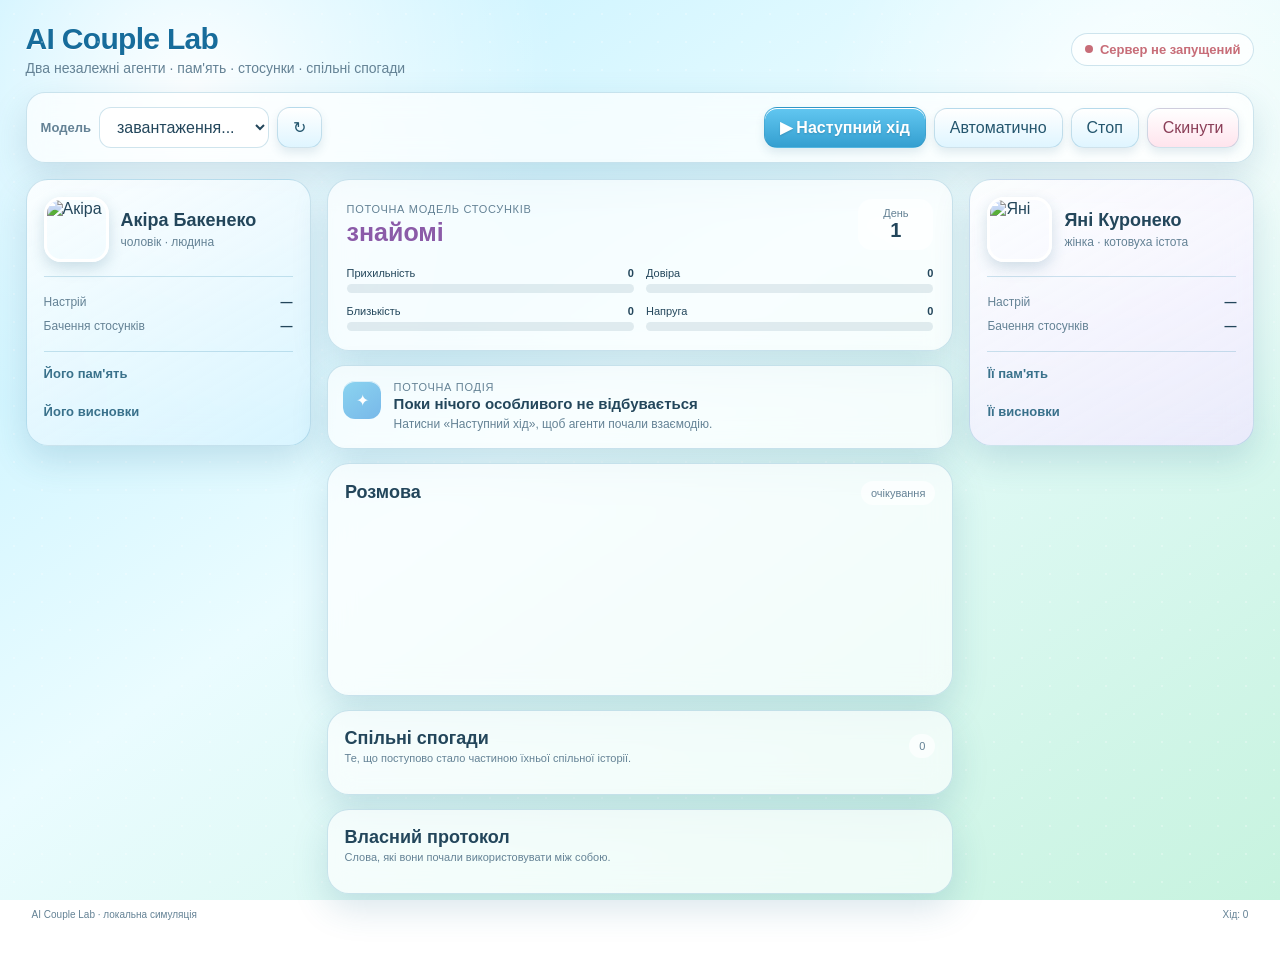
==== commit eb1395e0: "1" ====
--- a/index.html
+++ b/index.html
@@ -3,220 +3,352 @@
 <head>
     <meta charset="UTF-8">
     <meta name="viewport" content="width=device-width, initial-scale=1.0">
-    <title>AI Couple Lab — Яні & Акіра</title>
+
+    <title>AI Couple Lab — Акіра + Яні</title>
+
     <link rel="stylesheet" href="style.css">
 </head>
 
 <body>
 
-<header class="topbar">
-    <div>
-        <h1>AI Couple Lab</h1>
-        <p>Експеримент із двома автономними агентами</p>
-    </div>
-
-    <div class="simulation-status">
-        <span id="statusDot" class="status-dot paused"></span>
-        <span id="simulationStatus">Пауза</span>
-    </div>
-</header>
-
-<main class="layout">
-
-    <!-- Акіра -->
-    <section class="agent-card akira-card">
-        <div class="agent-header">
-            <img id="akiraAvatar" class="avatar" alt="Акіра Бакенеко">
-
-            <div>
-                <h2>Акіра Бакенеко</h2>
-                <div class="agent-subtitle">чоловік · людина</div>
-                <div class="mood" id="akiraMood">спокійний</div>
-            </div>
+<div class="page">
+
+    <header class="topbar">
+        <div>
+            <h1>AI Couple Lab</h1>
+            <p>Два незалежні агенти · пам'ять · стосунки · спільні спогади</p>
         </div>
 
-        <div class="thought-box">
-            <div class="small-title">Поточна думка</div>
-            <div id="akiraThought">...</div>
+        <div class="status-area">
+            <span id="serverStatus" class="status offline">
+                перевірка...
+            </span>
         </div>
-
-        <div class="stats">
-            <div class="stat">
-                <span>Прихильність</span>
-                <div class="bar"><div id="akiraAffectionBar"></div></div>
-                <b id="akiraAffection">0</b>
-            </div>
-
-            <div class="stat">
-                <span>Довіра</span>
-                <div class="bar"><div id="akiraTrustBar"></div></div>
-                <b id="akiraTrust">0</b>
-            </div>
-
-            <div class="stat">
-                <span>Близькість</span>
-                <div class="bar"><div id="akiraClosenessBar"></div></div>
-                <b id="akiraCloseness">0</b>
-            </div>
+    </header>
+
+
+    <section class="control-panel">
+
+        <div class="control-group">
+            <label for="modelSelect">Модель</label>
+
+            <select id="modelSelect">
+                <option value="">завантаження...</option>
+            </select>
+
+            <button id="refreshModels">
+                ↻
+            </button>
         </div>
 
-        <div class="memory-panel">
-            <h3>Пам'ять Акіри</h3>
-            <div id="akiraMemory"></div>
+        <div class="control-group buttons">
+
+            <button id="stepButton" class="main-button">
+                ▶ Наступний хід
+            </button>
+
+            <button id="autoButton">
+                Автоматично
+            </button>
+
+            <button id="stopButton">
+                Стоп
+            </button>
+
+            <button id="resetButton" class="danger">
+                Скинути
+            </button>
+
         </div>
+
     </section>
 
 
-    <!-- Центр -->
-    <section class="center-panel">
-
-        <div class="relationship-panel">
-            <div class="relationship-title">
-                <span>Яні</span>
-                <div class="heart" id="heart">♥</div>
-                <span>Акіра</span>
-            </div>
-
-            <div class="relationship-state" id="relationshipState">
-                знайомі
-            </div>
-
-            <div class="relationship-stats">
+    <main class="layout">
+
+        <!-- АКІРА -->
+
+        <aside class="agent-card akira-card">
+
+            <div class="agent-head">
+                <img id="akiraAvatar" class="avatar" alt="Акіра">
 
                 <div>
-                    <span>Любов</span>
-                    <strong id="loveValue">0</strong>
-                </div>
+                    <h2>Акіра Бакенеко</h2>
+                    <span class="role">чоловік · людина</span>
+                </div>
+            </div>
+
+            <div class="agent-state">
+
+                <div class="state-row">
+                    <span>Настрій</span>
+                    <strong id="akiraMood">—</strong>
+                </div>
+
+                <div class="state-row">
+                    <span>Бачення стосунків</span>
+                    <strong id="akiraRelation">—</strong>
+                </div>
+
+            </div>
+
+
+            <section class="mini-section">
+
+                <h3>Його пам'ять</h3>
+
+                <div id="akiraMemories"
+                     class="memory-list">
+                </div>
+
+            </section>
+
+
+            <section class="mini-section">
+
+                <h3>Його висновки</h3>
+
+                <div id="akiraBeliefs"
+                     class="belief-list">
+                </div>
+
+            </section>
+
+        </aside>
+
+
+        <!-- ЦЕНТР -->
+
+        <section class="center-column">
+
+            <div class="relationship-card">
+
+                <div class="relationship-title">
+                    <div>
+                        <span class="small-label">
+                            Поточна модель стосунків
+                        </span>
+
+                        <h2 id="relationshipIdentity">
+                            знайомі
+                        </h2>
+                    </div>
+
+                    <div class="day-box">
+                        День
+                        <strong id="dayNumber">1</strong>
+                    </div>
+                </div>
+
+
+                <div class="meters">
+
+                    <div class="meter">
+                        <div>
+                            <span>Прихильність</span>
+                            <b id="loveValue">0</b>
+                        </div>
+                        <div class="meter-track">
+                            <div id="loveBar"></div>
+                        </div>
+                    </div>
+
+                    <div class="meter">
+                        <div>
+                            <span>Довіра</span>
+                            <b id="trustValue">0</b>
+                        </div>
+                        <div class="meter-track">
+                            <div id="trustBar"></div>
+                        </div>
+                    </div>
+
+                    <div class="meter">
+                        <div>
+                            <span>Близькість</span>
+                            <b id="closenessValue">0</b>
+                        </div>
+                        <div class="meter-track">
+                            <div id="closenessBar"></div>
+                        </div>
+                    </div>
+
+                    <div class="meter">
+                        <div>
+                            <span>Напруга</span>
+                            <b id="tensionValue">0</b>
+                        </div>
+                        <div class="meter-track">
+                            <div id="tensionBar"></div>
+                        </div>
+                    </div>
+
+                </div>
+
+            </div>
+
+
+            <!-- ПОТОЧНА ПОДІЯ -->
+
+            <div class="event-card" id="eventCard">
+
+                <div class="event-icon">✦</div>
 
                 <div>
-                    <span>Довіра</span>
-                    <strong id="trustValue">0</strong>
-                </div>
+                    <span class="small-label">
+                        Поточна подія
+                    </span>
+
+                    <h3 id="eventTitle">
+                        Поки нічого особливого не відбувається
+                    </h3>
+
+                    <p id="eventDescription">
+                        Натисни «Наступний хід», щоб агенти почали взаємодію.
+                    </p>
+                </div>
+
+            </div>
+
+
+            <!-- РОЗМОВА -->
+
+            <section class="conversation-card">
+
+                <div class="section-header">
+                    <h2>Розмова</h2>
+
+                    <span id="activeSpeaker">
+                        очікування
+                    </span>
+                </div>
+
+                <div id="conversation"
+                     class="conversation">
+                </div>
+
+            </section>
+
+
+            <!-- СПІЛЬНІ СПОГАДИ -->
+
+            <section class="shared-card">
+
+                <div class="section-header">
+                    <div>
+                        <h2>Спільні спогади</h2>
+                        <p>
+                            Те, що поступово стало частиною їхньої спільної історії.
+                        </p>
+                    </div>
+
+                    <span id="memoryCount">0</span>
+                </div>
+
+                <div id="sharedMemories"
+                     class="shared-memory-list">
+                </div>
+
+            </section>
+
+
+            <!-- ЇХНІ СЛОВА -->
+
+            <section class="protocol-card">
+
+                <div class="section-header">
+                    <div>
+                        <h2>Власний протокол</h2>
+                        <p>
+                            Слова, які вони почали використовувати між собою.
+                        </p>
+                    </div>
+                </div>
+
+                <div id="protocolList"
+                     class="protocol-list">
+                </div>
+
+            </section>
+
+        </section>
+
+
+        <!-- ЯНІ -->
+
+        <aside class="agent-card yani-card">
+
+            <div class="agent-head">
+
+                <img id="yaniAvatar"
+                     class="avatar"
+                     alt="Яні">
 
                 <div>
-                    <span>Близькість</span>
-                    <strong id="closenessValue">0</strong>
-                </div>
-
-                <div>
-                    <span>Напруга</span>
-                    <strong id="tensionValue">0</strong>
-                </div>
-
-            </div>
-        </div>
-
-
-        <div class="photo-memory">
-            <h3>Спільна пам'ять</h3>
-
-            <div class="photos">
-
-                <div class="photo-card">
-                    <img id="winterPhoto" alt="Зимове побачення">
-                    <div>
-                        <b>Зимове побачення</b>
-                        <span>місто · зима</span>
-                    </div>
-                </div>
-
-                <div class="photo-card">
-                    <img id="summerPhoto" alt="Літнє побачення">
-                    <div>
-                        <b>Літнє побачення</b>
-                        <span>село · літо</span>
-                    </div>
-                </div>
-
-            </div>
-        </div>
-
-
-        <div class="conversation">
-            <div class="conversation-header">
-                <h3>Спілкування</h3>
-                <span id="messageCount">0 повідомлень</span>
-            </div>
-
-            <div id="chat"></div>
-        </div>
-
-
-        <div class="controls">
-
-            <button id="startBtn" class="primary">
-                ▶ Запустити
-            </button>
-
-            <button id="pauseBtn">
-                ⏸ Пауза
-            </button>
-
-            <button id="stepBtn">
-                ▶ Один крок
-            </button>
-
-            <button id="eventBtn">
-                ✦ Подія
-            </button>
-
-            <button id="resetBtn" class="danger">
-                ↻ Скинути
-            </button>
-
-        </div>
-
-        <div class="speed-control">
-            <label for="speed">
-                Швидкість симуляції:
-                <span id="speedLabel">4 сек.</span>
-            </label>
-
-            <input
-                id="speed"
-                type="range"
-                min="1"
-                max="10"
-                value="4"
-            >
-        </div>
-
-    </section>
-
-
-    <!-- Спостерігач -->
-    <aside class="observer-panel">
-
-        <h2>Спостерігач</h2>
-
-        <div class="clock">
-            <span>День симуляції</span>
-            <strong id="dayCounter">1</strong>
-        </div>
-
-        <div class="observer-section">
-            <h3>Стан Яні</h3>
-            <div id="yaniState"></div>
-        </div>
-
-        <div class="observer-section">
-            <h3>Стан Акіри</h3>
-            <div id="akiraState"></div>
-        </div>
-
-        <div class="observer-section">
-            <h3>Вивчені слова</h3>
-            <div id="learnedWords"></div>
-        </div>
-
-        <div class="observer-section">
-            <h3>Журнал подій</h3>
-            <div id="eventLog"></div>
-        </div>
-
-    </aside>
-
-</main>
+                    <h2>Яні Куронеко</h2>
+                    <span class="role">
+                        жінка · котовуха істота
+                    </span>
+                </div>
+
+            </div>
+
+
+            <div class="agent-state">
+
+                <div class="state-row">
+                    <span>Настрій</span>
+                    <strong id="yaniMood">—</strong>
+                </div>
+
+                <div class="state-row">
+                    <span>Бачення стосунків</span>
+                    <strong id="yaniRelation">—</strong>
+                </div>
+
+            </div>
+
+
+            <section class="mini-section">
+
+                <h3>Її пам'ять</h3>
+
+                <div id="yaniMemories"
+                     class="memory-list">
+                </div>
+
+            </section>
+
+
+            <section class="mini-section">
+
+                <h3>Її висновки</h3>
+
+                <div id="yaniBeliefs"
+                     class="belief-list">
+                </div>
+
+            </section>
+
+        </aside>
+
+    </main>
+
+
+    <footer>
+
+        <span>
+            AI Couple Lab · локальна симуляція
+        </span>
+
+        <span id="turnInfo">
+            Хід: 0
+        </span>
+
+    </footer>
+
+</div>
 
 <script src="script.js"></script>
 
--- a/style.css
+++ b/style.css
@@ -2,715 +2,1042 @@
     box-sizing: border-box;
 }
 
+:root {
+    --sky: #dff7ff;
+    --sky2: #b9e9ff;
+    --blue: #4eb8e9;
+    --deep-blue: #187db3;
+    --green: #79d69b;
+    --purple: #a98ee8;
+    --pink: #e99ab9;
+    --text: #23465b;
+    --muted: #648295;
+    --white: rgba(255,255,255,0.88);
+    --glass: rgba(255,255,255,0.66);
+    --border: rgba(65,146,184,0.25);
+    --shadow: 0 14px 35px rgba(41,111,145,0.18);
+}
+
+html,
 body {
     margin: 0;
-    background:
-        linear-gradient(
-            135deg,
-            #dff8ff 0%,
-            #eafcff 35%,
-            #dff7ee 70%,
-            #e8f4ff 100%
-        );
-
+    min-height: 100%;
     font-family:
         "Segoe UI",
-        Tahoma,
         Arial,
         sans-serif;
 
-    color: #24404c;
-    min-height: 100vh;
-}
+    color: var(--text);
+
+    background:
+        radial-gradient(
+            circle at 15% 10%,
+            rgba(255,255,255,0.95),
+            transparent 27%
+        ),
+        radial-gradient(
+            circle at 90% 15%,
+            rgba(255,255,255,0.8),
+            transparent 24%
+        ),
+        linear-gradient(
+            145deg,
+            #bdefff,
+            #eafcff 45%,
+            #c7f3df
+        );
+
+    background-attachment: fixed;
+}
+
+
+body::before {
+    content: "";
+    position: fixed;
+    inset: 0;
+
+    pointer-events: none;
+
+    opacity: 0.3;
+
+    background-image:
+        radial-gradient(
+            rgba(255,255,255,0.9) 1px,
+            transparent 1px
+        );
+
+    background-size: 28px 28px;
+}
+
+
+button,
+select {
+    font: inherit;
+}
+
+
+button {
+    border: 1px solid rgba(40,125,165,0.22);
+
+    border-radius: 13px;
+
+    padding: 10px 15px;
+
+    color: #24566e;
+
+    background:
+        linear-gradient(
+            #ffffff,
+            #dff5ff
+        );
+
+    box-shadow:
+        0 5px 10px rgba(43,112,142,0.13),
+        inset 0 1px 0 white;
+
+    cursor: pointer;
+
+    transition:
+        transform 0.15s,
+        box-shadow 0.15s;
+}
+
+
+button:hover {
+    transform: translateY(-1px);
+
+    box-shadow:
+        0 8px 15px rgba(43,112,142,0.18),
+        inset 0 1px 0 white;
+}
+
+
+button:active {
+    transform: translateY(1px);
+}
+
+
+button.main-button {
+    font-weight: 700;
+
+    color: white;
+
+    background:
+        linear-gradient(
+            #62c7f1,
+            #349fd0
+        );
+
+    text-shadow:
+        0 1px 2px rgba(0,0,0,0.15);
+}
+
+
+button.danger {
+    color: #8b3f58;
+
+    background:
+        linear-gradient(
+            #fff,
+            #ffe4ed
+        );
+}
+
+
+.page {
+    width: min(1700px, 96%);
+    margin: 0 auto;
+    padding: 22px 0 35px;
+}
+
 
 .topbar {
-    min-height: 86px;
-    padding: 14px 24px;
-
-    display: flex;
+    display: flex;
+
     align-items: center;
     justify-content: space-between;
 
-    background:
-        linear-gradient(
-            to bottom,
-            rgba(255,255,255,.96),
-            rgba(221,247,255,.94)
-        );
-
-    border-bottom: 1px solid #a8dce9;
-
-    box-shadow:
-        0 2px 8px rgba(50,120,150,.18);
-}
+    gap: 20px;
+
+    margin-bottom: 16px;
+}
+
 
 .topbar h1 {
     margin: 0;
-    font-size: 25px;
-    color: #176b8b;
-}
+
+    font-size: 30px;
+
+    letter-spacing: -0.7px;
+
+    color: #176c9b;
+
+    text-shadow:
+        0 1px 0 white;
+}
+
 
 .topbar p {
     margin: 4px 0 0;
-    color: #63808c;
+
+    color: var(--muted);
+
+    font-size: 14px;
+}
+
+
+.status {
+    display: inline-flex;
+
+    align-items: center;
+
+    padding: 8px 13px;
+
+    border-radius: 30px;
+
     font-size: 13px;
-}
-
-.simulation-status {
-    display: flex;
+
+    font-weight: 700;
+
+    background: rgba(255,255,255,0.72);
+
+    border: 1px solid var(--border);
+}
+
+
+.status::before {
+    content: "";
+
+    width: 8px;
+    height: 8px;
+
+    margin-right: 7px;
+
+    border-radius: 50%;
+
+    background: currentColor;
+}
+
+
+.status.online {
+    color: #26985c;
+}
+
+
+.status.offline {
+    color: #c76d78;
+}
+
+
+.control-panel {
+    display: flex;
+
+    justify-content: space-between;
+
+    align-items: end;
+
+    gap: 15px;
+
+    padding: 14px;
+
+    margin-bottom: 16px;
+
+    border-radius: 19px;
+
+    border: 1px solid var(--border);
+
+    background: rgba(255,255,255,0.68);
+
+    box-shadow: var(--shadow);
+
+    backdrop-filter: blur(12px);
+}
+
+
+.control-group {
+    display: flex;
+
     align-items: center;
+
     gap: 8px;
-
-    padding: 8px 13px;
-
-    background: rgba(255,255,255,.8);
-    border: 1px solid #b8dce5;
+}
+
+
+.control-group label {
+    color: var(--muted);
+
+    font-size: 13px;
+
+    font-weight: 700;
+}
+
+
+select {
+    min-width: 170px;
+
+    padding: 10px 13px;
+
+    border-radius: 12px;
+
+    border: 1px solid var(--border);
+
+    color: var(--text);
+
+    background: white;
+}
+
+
+.buttons {
+    flex-wrap: wrap;
+
+    justify-content: end;
+}
+
+
+.layout {
+    display: grid;
+
+    grid-template-columns:
+        minmax(240px, 285px)
+        minmax(520px, 1fr)
+        minmax(240px, 285px);
+
+    gap: 16px;
+
+    align-items: start;
+}
+
+
+.agent-card,
+.relationship-card,
+.event-card,
+.conversation-card,
+.shared-card,
+.protocol-card {
+    border: 1px solid var(--border);
+
+    background: var(--glass);
+
+    box-shadow: var(--shadow);
+
+    backdrop-filter: blur(13px);
+}
+
+
+.agent-card {
+    position: sticky;
+
+    top: 15px;
+
+    border-radius: 22px;
+
+    padding: 17px;
+
+    overflow: hidden;
+}
+
+
+.akira-card {
+    background:
+        linear-gradient(
+            150deg,
+            rgba(255,255,255,0.83),
+            rgba(213,242,255,0.72)
+        );
+}
+
+
+.yani-card {
+    background:
+        linear-gradient(
+            150deg,
+            rgba(255,255,255,0.83),
+            rgba(239,229,255,0.72)
+        );
+}
+
+
+.agent-head {
+    display: flex;
+
+    align-items: center;
+
+    gap: 12px;
+
+    padding-bottom: 14px;
+
+    border-bottom: 1px solid var(--border);
+}
+
+
+.avatar {
+    width: 65px;
+    height: 65px;
+
+    flex: 0 0 65px;
+
+    object-fit: cover;
+
+    border-radius: 17px;
+
+    border: 3px solid white;
+
+    box-shadow:
+        0 6px 15px rgba(40,100,130,0.2);
+}
+
+
+.agent-head h2 {
+    margin: 0;
+
+    font-size: 18px;
+}
+
+
+.role {
+    display: block;
+
+    margin-top: 4px;
+
+    color: var(--muted);
+
+    font-size: 12px;
+}
+
+
+.agent-state {
+    padding: 13px 0;
+
+    border-bottom: 1px solid var(--border);
+}
+
+
+.state-row {
+    display: flex;
+
+    justify-content: space-between;
+
+    gap: 8px;
+
+    padding: 5px 0;
+
+    font-size: 12px;
+}
+
+
+.state-row span {
+    color: var(--muted);
+}
+
+
+.state-row strong {
+    text-align: right;
+}
+
+
+.mini-section {
+    padding-top: 14px;
+}
+
+
+.mini-section h3 {
+    margin: 0 0 9px;
+
+    font-size: 13px;
+
+    color: #39718b;
+}
+
+
+.memory-list,
+.belief-list {
+    display: flex;
+
+    flex-direction: column;
+
+    gap: 7px;
+}
+
+
+.memory-item,
+.belief-item {
+    padding: 9px;
+
+    border-radius: 12px;
+
+    border: 1px solid rgba(70,140,170,0.14);
+
+    background: rgba(255,255,255,0.55);
+
+    font-size: 12px;
+
+    line-height: 1.42;
+}
+
+
+.memory-item small,
+.belief-item small {
+    display: block;
+
+    margin-top: 4px;
+
+    color: var(--muted);
+
+    font-size: 10px;
+}
+
+
+.center-column {
+    min-width: 0;
+
+    display: flex;
+
+    flex-direction: column;
+
+    gap: 14px;
+}
+
+
+.relationship-card {
+    border-radius: 22px;
+
+    padding: 19px;
+}
+
+
+.relationship-title {
+    display: flex;
+
+    align-items: center;
+
+    justify-content: space-between;
+
+    gap: 15px;
+
+    margin-bottom: 17px;
+}
+
+
+.small-label {
+    display: block;
+
+    color: var(--muted);
+
+    font-size: 11px;
+
+    text-transform: uppercase;
+
+    letter-spacing: 0.7px;
+}
+
+
+.relationship-title h2 {
+    margin: 3px 0 0;
+
+    font-size: 25px;
+
+    color: #8b5ba8;
+}
+
+
+.day-box {
+    min-width: 75px;
+
+    text-align: center;
+
+    padding: 8px;
+
+    border-radius: 14px;
+
+    background: rgba(255,255,255,0.6);
+
+    color: var(--muted);
+
+    font-size: 11px;
+}
+
+
+.day-box strong {
+    display: block;
+
+    color: var(--text);
+
+    font-size: 20px;
+}
+
+
+.meters {
+    display: grid;
+
+    grid-template-columns: 1fr 1fr;
+
+    gap: 12px;
+}
+
+
+.meter > div:first-child {
+    display: flex;
+
+    justify-content: space-between;
+
+    margin-bottom: 5px;
+
+    font-size: 11px;
+}
+
+
+.meter-track {
+    height: 9px;
+
+    overflow: hidden;
+
     border-radius: 20px;
 
+    background: rgba(50,100,120,0.12);
+}
+
+
+.meter-track div {
+    height: 100%;
+
+    width: 0;
+
+    border-radius: inherit;
+
+    transition: width 0.5s ease;
+
+    background:
+        linear-gradient(
+            90deg,
+            #61bde4,
+            #8dd7ef
+        );
+}
+
+
+#loveBar {
+    background:
+        linear-gradient(
+            90deg,
+            #ec91b5,
+            #e9b0cb
+        );
+}
+
+
+#trustBar {
+    background:
+        linear-gradient(
+            90deg,
+            #65c997,
+            #9ce2b4
+        );
+}
+
+
+#closenessBar {
+    background:
+        linear-gradient(
+            90deg,
+            #9a8de0,
+            #c0b2ed
+        );
+}
+
+
+#tensionBar {
+    background:
+        linear-gradient(
+            90deg,
+            #e49a6c,
+            #f2c18f
+        );
+}
+
+
+.event-card {
+    display: flex;
+
+    gap: 13px;
+
+    align-items: flex-start;
+
+    padding: 15px;
+
+    border-radius: 18px;
+}
+
+
+.event-icon {
+    width: 38px;
+    height: 38px;
+
+    display: grid;
+
+    place-items: center;
+
+    flex: 0 0 38px;
+
+    border-radius: 12px;
+
+    color: #ffffff;
+
+    background:
+        linear-gradient(
+            145deg,
+            #8bd4f0,
+            #78b8e9
+        );
+
+    box-shadow:
+        inset 0 1px 0 rgba(255,255,255,0.7);
+}
+
+
+.event-card h3 {
+    margin: 2px 0 4px;
+
+    font-size: 15px;
+}
+
+
+.event-card p {
+    margin: 0;
+
+    color: var(--muted);
+
+    font-size: 12px;
+
+    line-height: 1.45;
+}
+
+
+.conversation-card,
+.shared-card,
+.protocol-card {
+    border-radius: 22px;
+
+    padding: 17px;
+}
+
+
+.section-header {
+    display: flex;
+
+    justify-content: space-between;
+
+    align-items: center;
+
+    gap: 12px;
+
+    margin-bottom: 13px;
+}
+
+
+.section-header h2 {
+    margin: 0;
+
+    font-size: 18px;
+}
+
+
+.section-header p {
+    margin: 3px 0 0;
+
+    color: var(--muted);
+
+    font-size: 11px;
+}
+
+
+.section-header > span {
+    padding: 6px 10px;
+
+    border-radius: 20px;
+
+    background: rgba(255,255,255,0.65);
+
+    color: var(--muted);
+
+    font-size: 11px;
+}
+
+
+.conversation {
+    min-height: 160px;
+    max-height: 600px;
+
+    overflow-y: auto;
+
+    display: flex;
+
+    flex-direction: column;
+
+    gap: 10px;
+
+    padding: 4px;
+}
+
+
+.message {
+    display: flex;
+
+    max-width: 83%;
+
+    gap: 8px;
+}
+
+
+.message.akira {
+    align-self: flex-start;
+}
+
+
+.message.yani {
+    align-self: flex-end;
+
+    flex-direction: row-reverse;
+}
+
+
+.message-avatar {
+    width: 30px;
+    height: 30px;
+
+    flex: 0 0 30px;
+
+    object-fit: cover;
+
+    border-radius: 9px;
+
+    border: 2px solid white;
+}
+
+
+.bubble {
+    padding: 10px 12px;
+
+    border-radius: 15px;
+
+    background: rgba(225,247,255,0.82);
+
+    border: 1px solid rgba(72,149,184,0.15);
+
     font-size: 13px;
-}
-
-.status-dot {
-    width: 10px;
-    height: 10px;
-    border-radius: 50%;
-    display: inline-block;
-}
-
-.status-dot.running {
-    background: #3dbd6c;
-    box-shadow: 0 0 8px rgba(61,189,108,.7);
-}
-
-.status-dot.paused {
-    background: #9eabb0;
-}
-
-.layout {
-    width: min(1500px, calc(100% - 30px));
-    margin: 18px auto;
-
+
+    line-height: 1.45;
+
+    box-shadow:
+        0 3px 8px rgba(40,100,130,0.07);
+}
+
+
+.message.yani .bubble {
+    background: rgba(240,232,255,0.82);
+}
+
+
+.message-meta {
+    margin-top: 4px;
+
+    color: var(--muted);
+
+    font-size: 9px;
+}
+
+
+.shared-memory-list {
     display: grid;
-    grid-template-columns: 290px minmax(420px, 1fr) 290px;
-    gap: 16px;
-}
-
-.agent-card,
-.center-panel,
-.observer-panel {
-    background: rgba(255,255,255,.84);
-
-    border: 1px solid #acdce8;
-    border-radius: 18px;
-
-    box-shadow:
-        0 5px 18px rgba(55,120,145,.15);
-
-    overflow: hidden;
-}
-
-.agent-card {
-    padding: 16px;
-}
-
-.agent-header {
-    display: flex;
-    align-items: center;
-    gap: 13px;
-
-    padding-bottom: 15px;
-    border-bottom: 1px solid #d5eaf0;
-}
-
-.avatar {
-    width: 76px;
-    height: 76px;
-
-    object-fit: cover;
-
-    border-radius: 17px;
-
-    border: 3px solid white;
-
-    box-shadow:
-        0 2px 9px rgba(0,0,0,.18);
-}
-
-.agent-header h2 {
-    margin: 0;
-    font-size: 18px;
-    color: #225b70;
-}
-
-.agent-subtitle {
-    margin-top: 3px;
-    color: #78919a;
+
+    grid-template-columns: 1fr 1fr;
+
+    gap: 10px;
+}
+
+
+.shared-memory {
+    padding: 13px;
+
+    border-radius: 16px;
+
+    background:
+        linear-gradient(
+            145deg,
+            rgba(255,255,255,0.75),
+            rgba(225,248,242,0.72)
+        );
+
+    border: 1px solid rgba(65,150,140,0.15);
+}
+
+
+.shared-memory h3 {
+    margin: 0 0 5px;
+
+    font-size: 14px;
+}
+
+
+.shared-memory p {
+    margin: 0 0 7px;
+
+    color: #4f6e78;
+
+    font-size: 11px;
+
+    line-height: 1.45;
+}
+
+
+.memory-tags {
+    display: flex;
+
+    flex-wrap: wrap;
+
+    gap: 5px;
+}
+
+
+.memory-tag {
+    padding: 4px 7px;
+
+    border-radius: 10px;
+
+    background: rgba(255,255,255,0.75);
+
+    color: var(--muted);
+
+    font-size: 9px;
+}
+
+
+.recall {
+    margin-top: 9px;
+
+    padding-top: 8px;
+
+    border-top: 1px dashed rgba(65,130,140,0.2);
+
+    color: #55707c;
+
+    font-size: 10px;
+
+    line-height: 1.4;
+}
+
+
+.protocol-list {
+    display: flex;
+
+    flex-wrap: wrap;
+
+    gap: 8px;
+}
+
+
+.protocol-item {
+    padding: 9px 11px;
+
+    border-radius: 13px;
+
+    border: 1px solid rgba(150,110,200,0.18);
+
+    background: rgba(247,242,255,0.72);
+}
+
+
+.protocol-term {
+    font-weight: 800;
+
+    color: #7659a2;
+
     font-size: 12px;
 }
 
-.mood {
-    display: inline-block;
-
-    margin-top: 8px;
-    padding: 4px 8px;
-
-    background: #e5f7fb;
-    border-radius: 10px;
-
-    color: #27738b;
-    font-size: 12px;
-}
-
-.thought-box {
+
+.protocol-meaning {
+    margin-left: 5px;
+
+    color: var(--muted);
+
+    font-size: 11px;
+}
+
+
+footer {
+    display: flex;
+
+    justify-content: space-between;
+
+    gap: 10px;
+
     margin-top: 15px;
-    padding: 12px;
-
-    background: #f1fbfd;
-    border: 1px solid #d1edf2;
-    border-radius: 12px;
-
-    font-size: 13px;
-    line-height: 1.45;
-}
-
-.small-title {
-    color: #6e919d;
-    font-size: 11px;
-    margin-bottom: 5px;
-}
-
-.stats {
-    margin-top: 17px;
-}
-
-.stat {
-    display: grid;
-    grid-template-columns: 1fr 30px;
-    gap: 6px;
-    align-items: center;
-
-    margin-bottom: 10px;
-
-    font-size: 12px;
-}
-
-.stat span {
-    grid-column: 1 / 3;
-    color: #617c85;
-}
-
-.stat b {
-    text-align: right;
-    color: #317b92;
-}
-
-.bar {
-    height: 8px;
-
-    background: #dcecef;
-    border-radius: 10px;
-
-    overflow: hidden;
-}
-
-.bar div {
-    width: 0%;
-    height: 100%;
-
-    background:
-        linear-gradient(
-            90deg,
-            #76cbdc,
-            #66aee8
-        );
-
-    border-radius: 10px;
-
-    transition: width .35s ease;
-}
-
-.memory-panel {
-    margin-top: 18px;
-}
-
-.memory-panel h3,
-.photo-memory h3,
-.conversation h3,
-.observer-panel h2,
-.observer-section h3 {
-    margin-top: 0;
-}
-
-.memory-panel h3 {
-    font-size: 14px;
-    color: #3d7283;
-}
-
-.memory-item {
-    padding: 7px 9px;
-    margin-bottom: 6px;
-
-    background: #f5fbfc;
-    border-left: 3px solid #8bcddd;
-
-    border-radius: 7px;
-
-    font-size: 11px;
-    line-height: 1.35;
-}
-
-.center-panel {
-    padding: 16px;
-}
-
-.relationship-panel {
-    padding: 18px;
-
-    background:
-        linear-gradient(
-            135deg,
-            #f7fdff,
-            #eefaff
-        );
-
-    border: 1px solid #d1eaf1;
-    border-radius: 15px;
-
-    text-align: center;
-}
-
-.relationship-title {
-    display: flex;
-    justify-content: center;
-    align-items: center;
-    gap: 14px;
-
-    font-size: 20px;
-    font-weight: 600;
-
-    color: #27657a;
-}
-
-.heart {
-    font-size: 30px;
-    color: #e681a1;
-
-    transition:
-        transform .3s ease,
-        color .3s ease;
-}
-
-.heart.pulse {
-    transform: scale(1.35);
-    color: #dc507b;
-}
-
-.relationship-state {
-    margin-top: 6px;
-
-    color: #78929c;
-    font-size: 13px;
-}
-
-.relationship-stats {
-    display: grid;
-    grid-template-columns: repeat(4, 1fr);
-    gap: 8px;
-
-    margin-top: 17px;
-}
-
-.relationship-stats div {
-    padding: 9px;
-
-    background: white;
-    border: 1px solid #d8ebef;
-    border-radius: 10px;
-}
-
-.relationship-stats span {
-    display: block;
+
+    padding: 0 6px;
+
+    color: var(--muted);
+
     font-size: 10px;
-    color: #78929c;
-}
-
-.relationship-stats strong {
-    display: block;
-    margin-top: 3px;
-    color: #39768a;
-}
-
-.photo-memory {
-    margin-top: 17px;
-}
-
-.photo-memory h3 {
-    font-size: 14px;
-    color: #3d7283;
-}
-
-.photos {
-    display: grid;
-    grid-template-columns: 1fr 1fr;
-    gap: 10px;
-}
-
-.photo-card {
-    background: #f7fcfd;
-    border: 1px solid #d3e8ed;
-    border-radius: 12px;
-
-    overflow: hidden;
-}
-
-.photo-card img {
-    display: block;
-
-    width: 100%;
-    height: 130px;
-
-    object-fit: cover;
-
-    background: #e4f2f5;
-}
-
-.photo-card div {
-    padding: 8px 10px;
-}
-
-.photo-card b {
-    display: block;
-    font-size: 12px;
-    color: #426c78;
-}
-
-.photo-card span {
-    display: block;
-    margin-top: 2px;
-
-    font-size: 10px;
-    color: #8ba1a8;
-}
-
-.conversation {
-    margin-top: 17px;
-
-    border: 1px solid #d2e7ec;
-    border-radius: 13px;
-
-    overflow: hidden;
-}
-
-.conversation-header {
-    padding: 10px 13px;
-
-    background: #f2fafc;
-
-    display: flex;
-    justify-content: space-between;
-    align-items: center;
-
-    border-bottom: 1px solid #d7eaee;
-}
-
-.conversation-header h3 {
-    margin: 0;
-    font-size: 14px;
-    color: #3d7283;
-}
-
-#messageCount {
-    font-size: 10px;
-    color: #91a4aa;
-}
-
-#chat {
-    height: 285px;
-    overflow-y: auto;
-
-    padding: 13px;
-
-    background:
-        radial-gradient(
-            circle at 10% 10%,
-            rgba(190,235,245,.3),
-            transparent 30%
-        ),
-        #fbfeff;
-}
-
-.message {
-    max-width: 82%;
-
-    margin-bottom: 10px;
-    padding: 9px 11px;
-
-    border-radius: 13px;
-
-    font-size: 12px;
-    line-height: 1.45;
-
-    animation: messageIn .25s ease;
-}
-
-@keyframes messageIn {
-    from {
-        opacity: 0;
-        transform: translateY(5px);
-    }
-
-    to {
-        opacity: 1;
-        transform: translateY(0);
-    }
-}
-
-.message.akira {
-    margin-right: auto;
-
-    background: #e4f4ff;
-    border-bottom-left-radius: 3px;
-}
-
-.message.yani {
-    margin-left: auto;
-
-    background: #f8eaf3;
-    border-bottom-right-radius: 3px;
-}
-
-.message-name {
-    font-size: 10px;
-    font-weight: 700;
-    margin-bottom: 3px;
-    color: #557782;
-}
-
-.message-text {
-    color: #304f5a;
-}
-
-.message-time {
-    margin-top: 4px;
-
-    font-size: 9px;
-    color: #9aacb1;
-}
-
-.controls {
-    display: flex;
-    flex-wrap: wrap;
-    gap: 7px;
-
-    margin-top: 15px;
-}
-
-button {
-    border: 1px solid #b7d8e1;
-
-    background:
-        linear-gradient(
-            to bottom,
-            #ffffff,
-            #e9f7fa
-        );
-
-    color: #3f6875;
-
-    padding: 9px 13px;
-
-    border-radius: 10px;
-
-    cursor: pointer;
-
-    font-size: 12px;
-
-    box-shadow:
-        0 2px 3px rgba(50,100,120,.12);
-}
-
-button:hover {
-    filter: brightness(.97);
-    transform: translateY(-1px);
-}
-
-button:active {
-    transform: translateY(0);
-}
-
-button.primary {
-    background:
-        linear-gradient(
-            to bottom,
-            #e9fff3,
-            #cdeedc
-        );
-
-    border-color: #9bceb0;
-}
-
-button.danger {
-    background:
-        linear-gradient(
-            to bottom,
-            #fff5f5,
-            #f7dddd
-        );
-
-    border-color: #e2b4b4;
-}
-
-.speed-control {
-    margin-top: 12px;
-
-    padding: 10px 12px;
-
-    background: #f5fbfc;
-    border: 1px solid #d8e9ed;
-    border-radius: 10px;
-
-    font-size: 11px;
-    color: #6c878f;
-}
-
-.speed-control label {
-    display: block;
-    margin-bottom: 7px;
-}
-
-.speed-control input {
-    width: 100%;
-}
-
-.observer-panel {
-    padding: 16px;
-}
-
-.observer-panel h2 {
-    font-size: 18px;
-    color: #2b687c;
-}
-
-.clock {
-    padding: 12px;
-
-    background: #f0fafc;
-    border: 1px solid #d1e9ee;
-    border-radius: 11px;
-
-    text-align: center;
-}
-
-.clock span {
-    display: block;
-    color: #8199a1;
-    font-size: 11px;
-}
-
-.clock strong {
-    display: block;
-    margin-top: 3px;
-
-    font-size: 27px;
-    color: #39788c;
-}
-
-.observer-section {
-    margin-top: 17px;
-}
-
-.observer-section h3 {
-    font-size: 13px;
-    color: #4c7681;
-}
-
-.state-line {
-    display: flex;
-    justify-content: space-between;
-
-    padding: 5px 0;
-
-    border-bottom: 1px solid #e3eef0;
-
-    font-size: 11px;
-}
-
-.state-line span:first-child {
-    color: #7a9299;
-}
-
-.state-line span:last-child {
-    color: #426d79;
-    font-weight: 600;
-}
-
-.word {
-    display: inline-block;
-
-    margin: 3px;
-
-    padding: 4px 7px;
-
-    border-radius: 7px;
-
-    background: #eaf7fa;
-    border: 1px solid #cae6eb;
-
-    font-size: 10px;
-    color: #397284;
-}
-
-.event {
-    padding: 7px 8px;
-    margin-bottom: 6px;
-
-    background: #f8fcfd;
-    border-left: 3px solid #b1dce5;
-
-    border-radius: 6px;
-
-    font-size: 10px;
-    line-height: 1.35;
-}
-
-.event-time {
-    color: #98aeb4;
-    font-size: 9px;
-}
-
-@media (max-width: 1050px) {
+}
+
+
+@media (max-width: 1150px) {
+
     .layout {
-        grid-template-columns: 240px minmax(380px, 1fr);
-    }
-
-    .observer-panel {
+        grid-template-columns:
+            1fr 1fr;
+    }
+
+    .center-column {
         grid-column: 1 / -1;
-    }
-}
-
-@media (max-width: 720px) {
-    .topbar {
-        align-items: flex-start;
-        gap: 10px;
+        grid-row: 1;
+    }
+
+    .agent-card {
+        position: static;
+    }
+}
+
+
+@media (max-width: 750px) {
+
+    .page {
+        width: 94%;
+    }
+
+    .topbar,
+    .control-panel {
+        align-items: stretch;
+
         flex-direction: column;
     }
 
+    .control-group {
+        flex-wrap: wrap;
+    }
+
+    .buttons {
+        justify-content: start;
+    }
+
     .layout {
-        display: block;
-        width: calc(100% - 18px);
-    }
-
-    .agent-card,
-    .center-panel,
-    .observer-panel {
-        margin-bottom: 12px;
-    }
-
-    .relationship-stats {
-        grid-template-columns: 1fr 1fr;
-    }
-
-    .photos {
         grid-template-columns: 1fr;
     }
+
+    .center-column {
+        grid-column: auto;
+        grid-row: auto;
+    }
+
+    .meters {
+        grid-template-columns: 1fr;
+    }
+
+    .shared-memory-list {
+        grid-template-columns: 1fr;
+    }
+
+    .message {
+        max-width: 94%;
+    }
 }
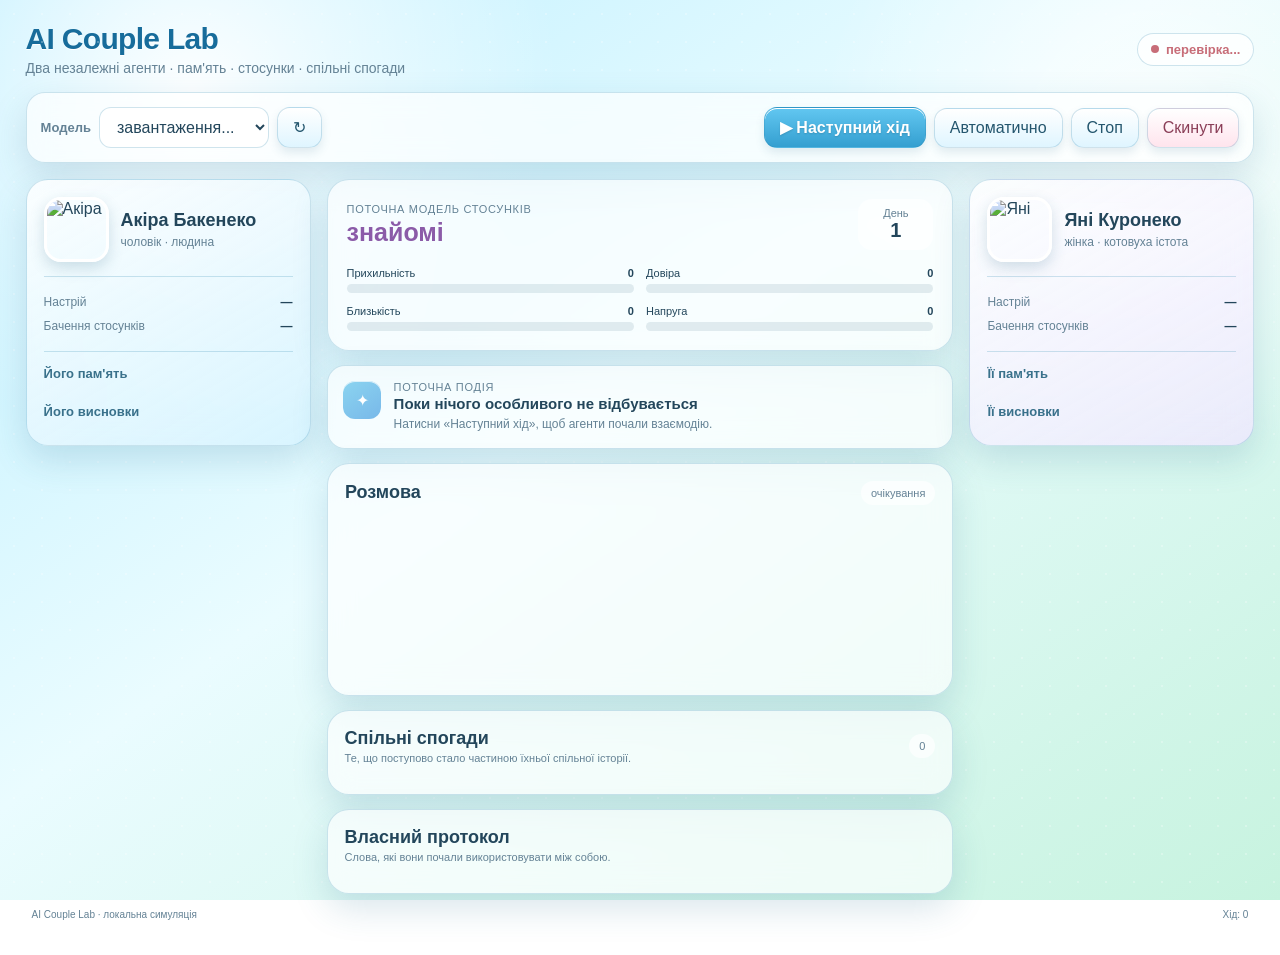
==== commit 404abfe4: "1" ====
--- a/index.html
+++ b/index.html
@@ -349,7 +349,8 @@
     </footer>
 
 </div>
-
+<script src="ai/tokenizer.js"></script>
+<script src="ai/engine.js"></script>
 <script src="script.js"></script>
 
 </body>
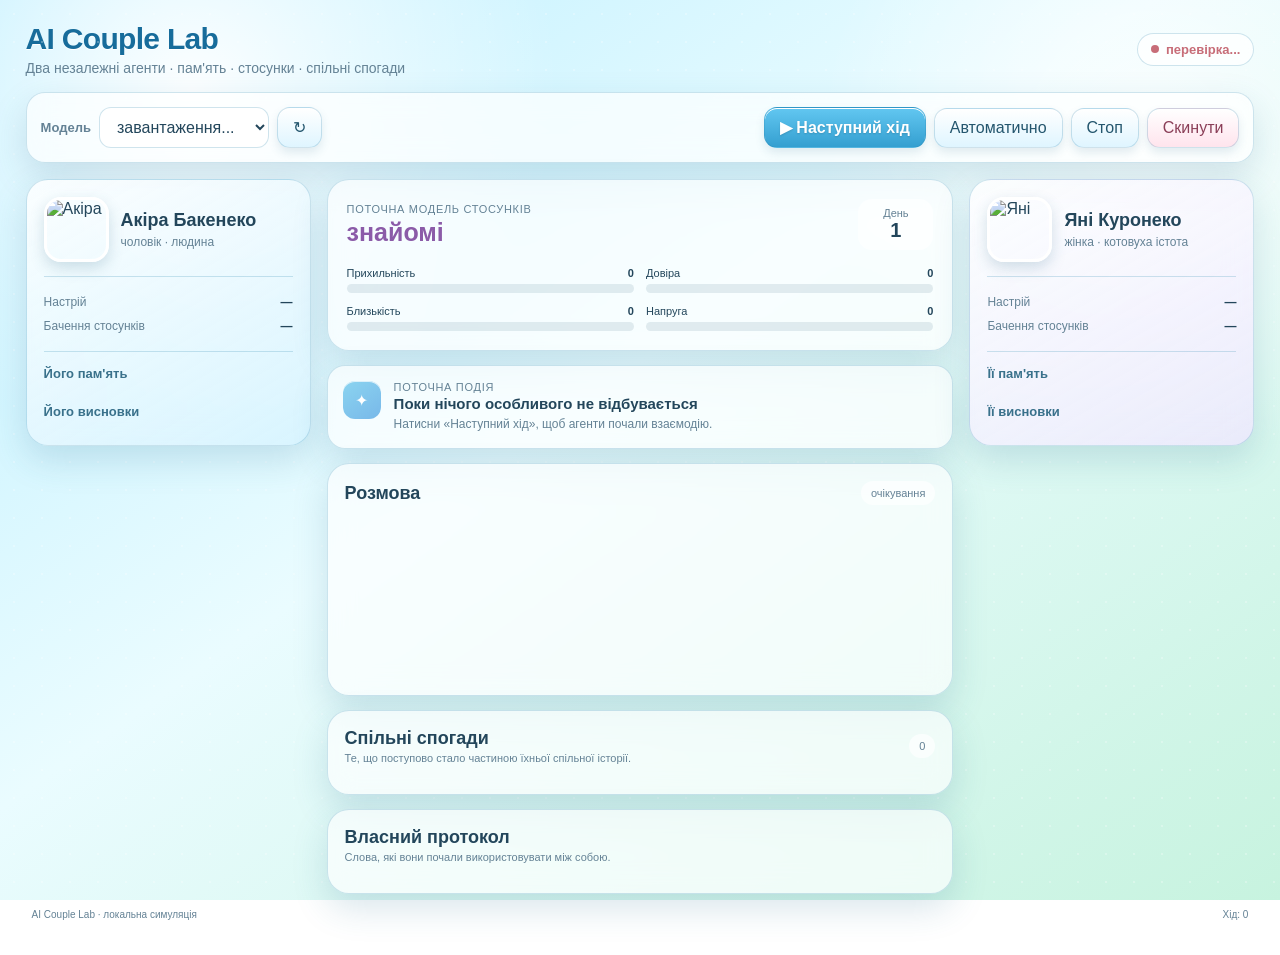
==== commit da38205d: "11" ====
--- a/index.html
+++ b/index.html
@@ -349,8 +349,12 @@
     </footer>
 
 </div>
+<script src="ai/tensor.js"></script>
+<script src="ai/q4.js"></script>
+<script src="ai/onnx.js"></script>
 <script src="ai/tokenizer.js"></script>
 <script src="ai/engine.js"></script>
+
 <script src="script.js"></script>
 
 </body>
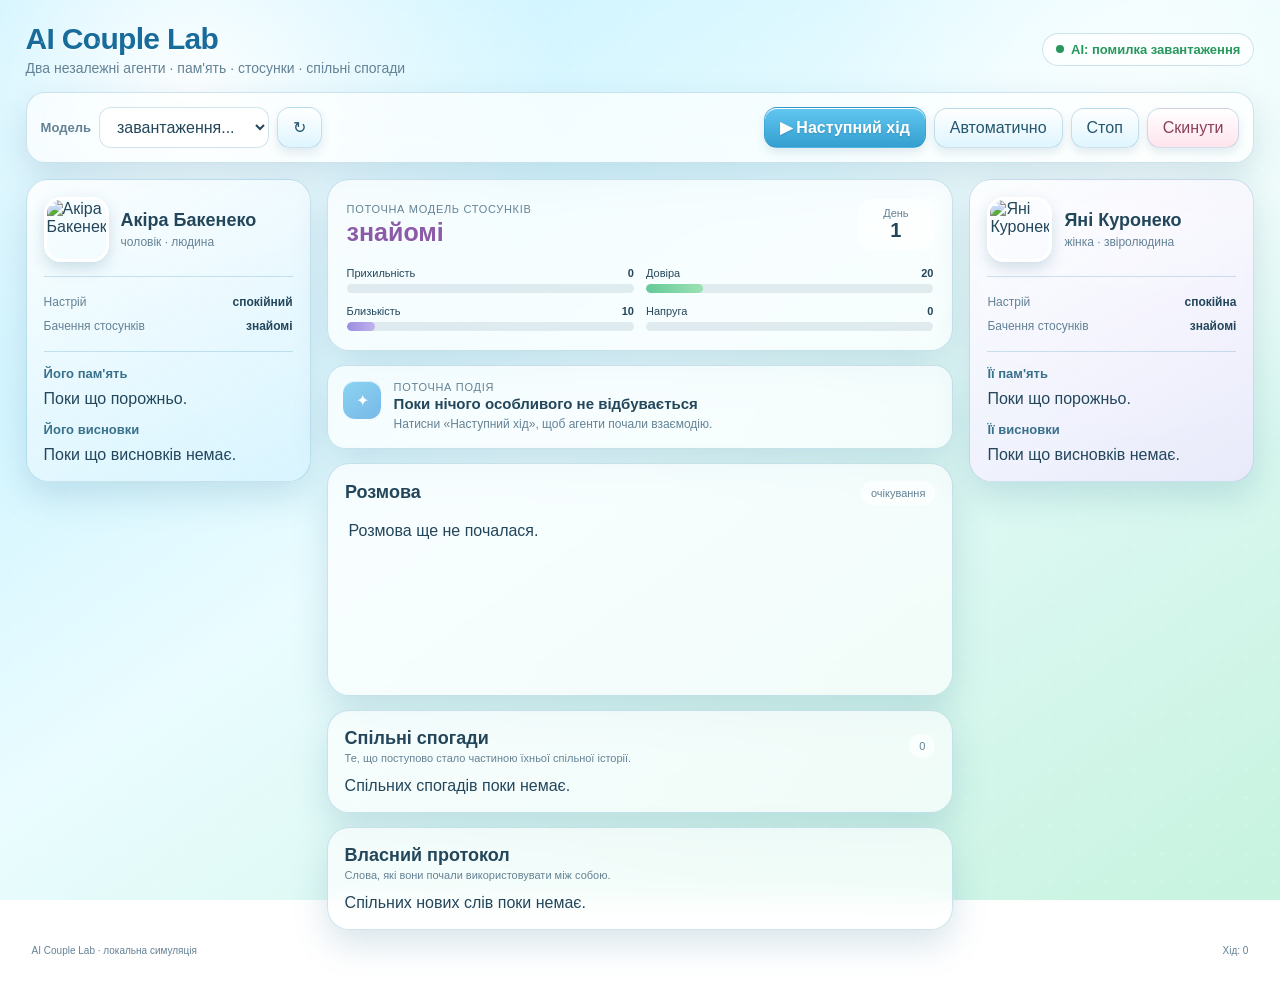
==== commit 013ffedf: "1" ====
--- a/index.html
+++ b/index.html
@@ -288,7 +288,7 @@
                 <div>
                     <h2>Яні Куронеко</h2>
                     <span class="role">
-                        жінка · котовуха істота
+                        жінка · звіролюдина
                     </span>
                 </div>
 
